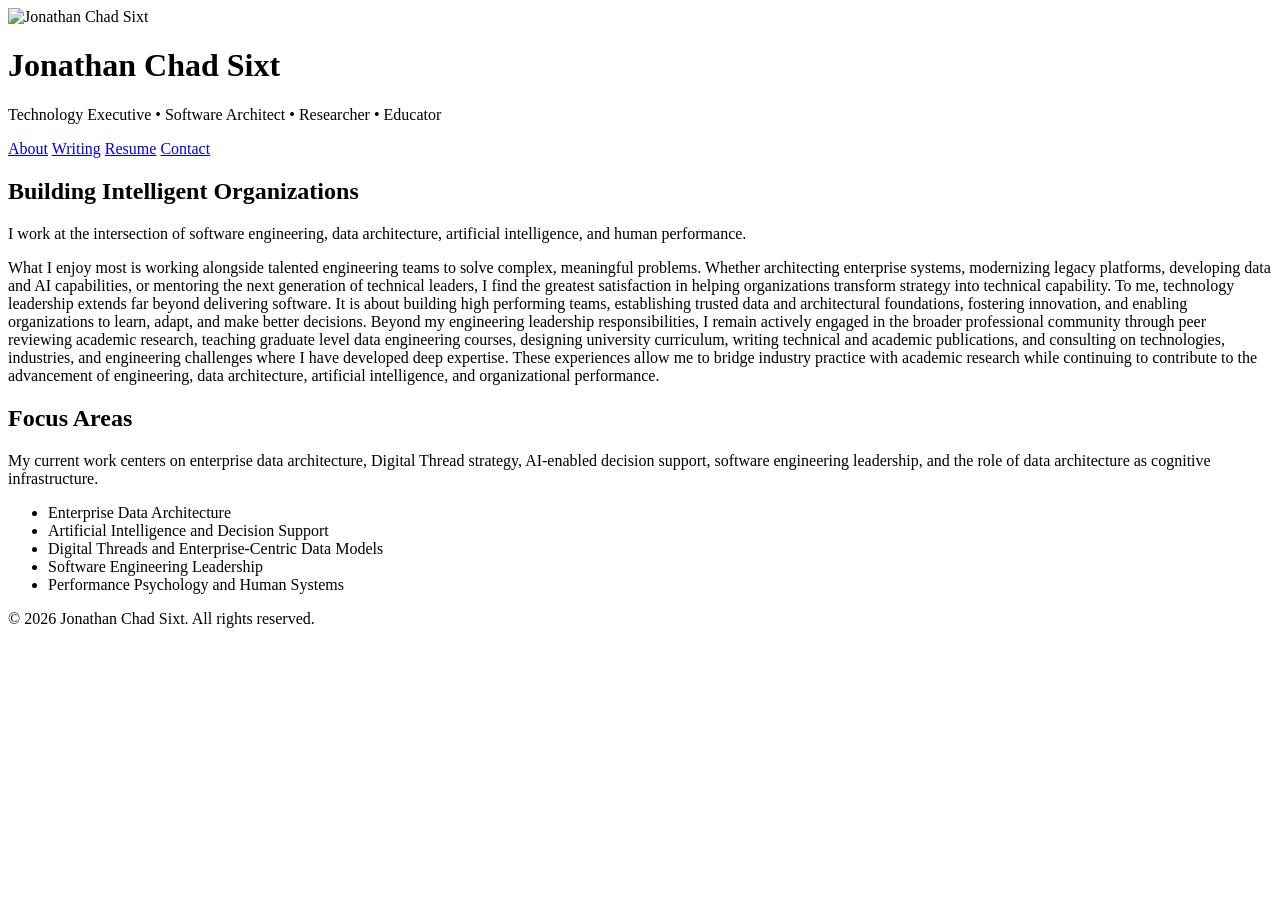
==== index.html @ d800316e "second commit" ====
<!DOCTYPE html>
<html lang="en">
<head>
  <meta charset="UTF-8" />
  <meta name="viewport" content="width=device-width, initial-scale=1.0" />
  <title>Jonathan Chad Sixt Ph.D.</title>
  <link rel="stylesheet" href="css/styles.css">
</head>

<body>

<header>

    <img class="profile-photo"
         src="Documents/Photos/JCS Profile Image.png"
         alt="Jonathan Chad Sixt">

    <div class="header-content">

        <h1>Jonathan Chad Sixt</h1>

        <p>
            Technology Executive • Software Architect •
            Researcher • Educator
        </p>

    </div>

</header>

  <nav>
    <a href="About.html">About</a>
    <a href="Writings.html">Writing</a>
    <a href="Resume.html">Resume</a>
    <a href="Contact.html">Contact</a>
  </nav>

  <main>

    <section id="about">
      <h2>Building Intelligent Organizations</h2>
      <p class="tagline">
        I work at the intersection of software engineering, data architecture,
        artificial intelligence, and human performance.
      </p>
      <p>
        What I enjoy most is working alongside talented engineering teams to solve 
        complex, meaningful problems. Whether architecting enterprise systems, 
        modernizing legacy platforms, developing data and AI capabilities, or 
        mentoring the next generation of technical leaders, I find the greatest 
        satisfaction in helping organizations transform strategy into technical 
        capability. To me, technology leadership extends far beyond delivering 
        software. It is about building high performing teams, establishing trusted 
        data and architectural foundations, fostering innovation, and enabling 
        organizations to learn, adapt, and make better decisions. Beyond my 
        engineering leadership responsibilities, I remain actively engaged in the 
        broader professional community through peer reviewing academic research, 
        teaching graduate level data engineering courses, designing university 
        curriculum, writing technical and academic publications, and consulting on 
        technologies, industries, and engineering challenges where I have developed 
        deep expertise. These experiences allow me to bridge industry practice with 
        academic research while continuing to contribute to the advancement of engineering, 
        data architecture, artificial intelligence, and organizational performance.
      </p>
    </section>

    <section id="focus">
      <h2>Focus Areas</h2>
      <p>
        My current work centers on enterprise data architecture, Digital Thread
        strategy, AI-enabled decision support, software engineering leadership,
        and the role of data architecture as cognitive infrastructure.
      </p>
      <ul>
        <li>Enterprise Data Architecture</li>
        <li>Artificial Intelligence and Decision Support</li>
        <li>Digital Threads and Enterprise-Centric Data Models</li>
        <li>Software Engineering Leadership</li>
        <li>Performance Psychology and Human Systems</li>
      </ul>
    </section>

  </main>

  <footer>
    © 2026 Jonathan Chad Sixt. All rights reserved.
  </footer>

</body>
</html>
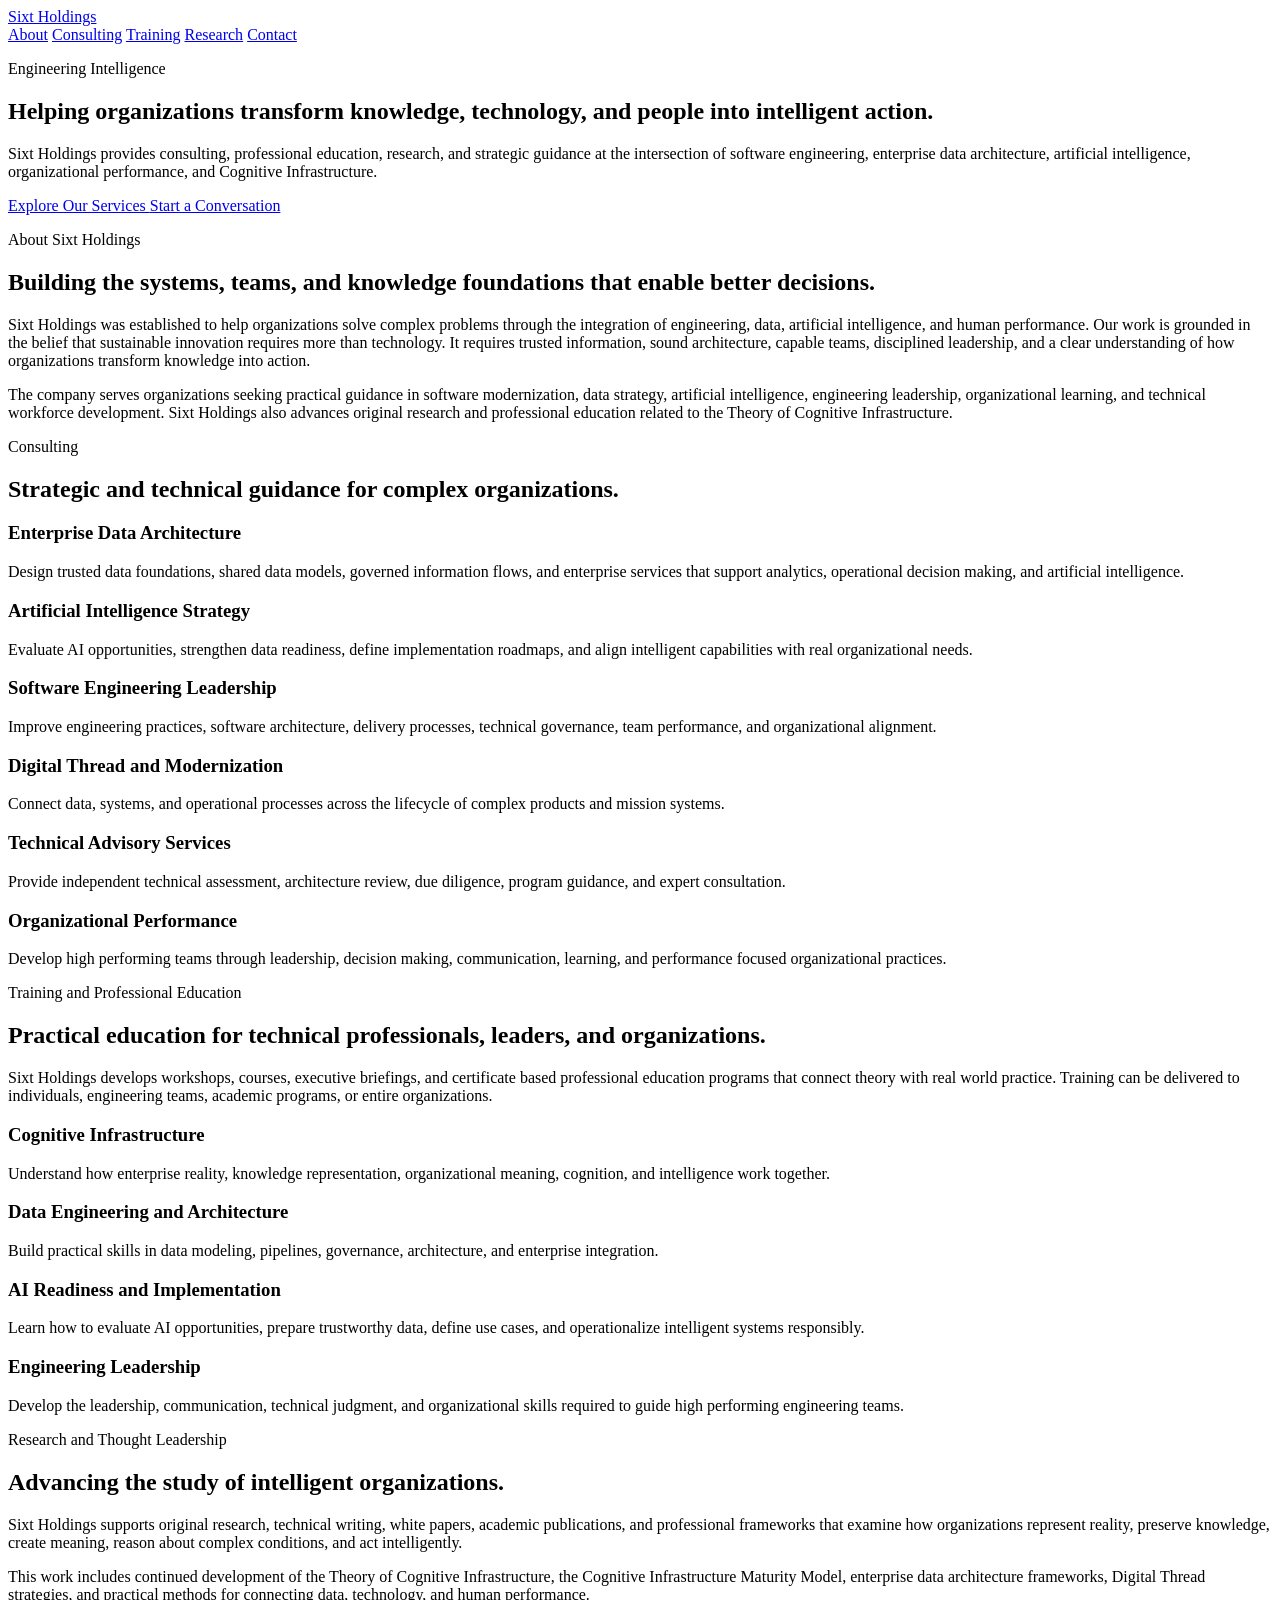
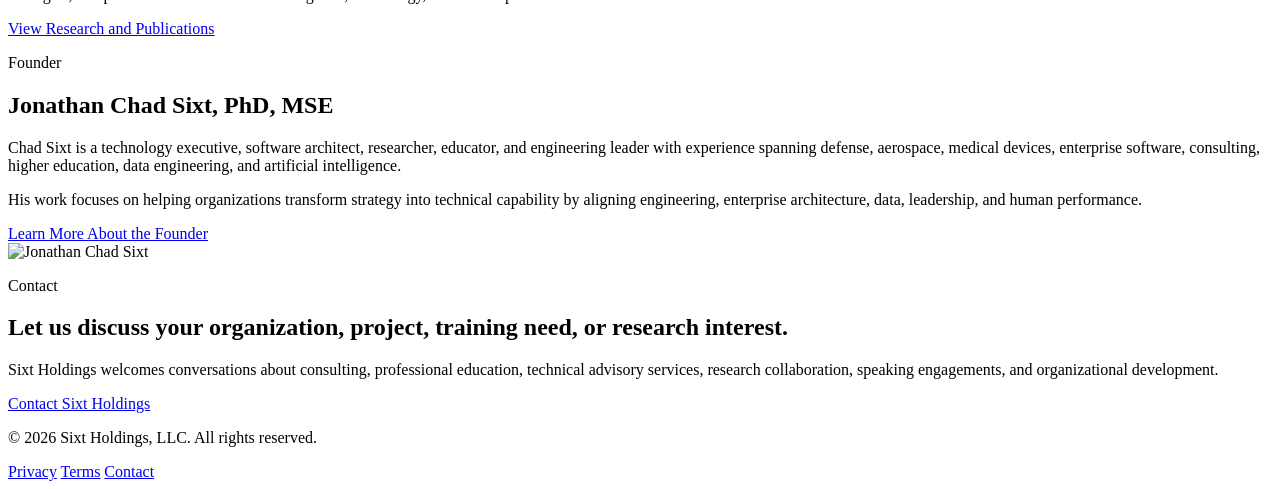
==== commit 7d5e9090: "commit" ====
--- a/index.html
+++ b/index.html
@@ -1,90 +1,462 @@
 <!DOCTYPE html>
 <html lang="en">
+
 <head>
-  <meta charset="UTF-8" />
-  <meta name="viewport" content="width=device-width, initial-scale=1.0" />
-  <title>Jonathan Chad Sixt Ph.D.</title>
-  <link rel="stylesheet" href="css/styles.css">
+    <meta charset="UTF-8">
+
+    <meta name="viewport"
+          content="width=device-width, initial-scale=1.0">
+
+    <meta name="description"
+          content="Sixt Holdings provides consulting, training, research, and professional education in software engineering, enterprise data architecture, artificial intelligence, organizational performance, and Cognitive Infrastructure.">
+
+    <title>Sixt Holdings | Engineering Intelligence</title>
+
+    <link rel="stylesheet" href="css/styles.css">
 </head>
 
 <body>
 
-<header>
-
-    <img class="profile-photo"
-         src="Documents/Photos/JCS Profile Image.png"
-         alt="Jonathan Chad Sixt">
-
-    <div class="header-content">
-
-        <h1>Jonathan Chad Sixt</h1>
+<header class="site-header">
+
+    <div class="header-container">
+
+        <a class="company-name" href="index.html">
+            Sixt Holdings
+        </a>
+
+        <nav class="main-navigation"
+             aria-label="Main navigation">
+
+            <a href="#about">About</a>
+            <a href="#services">Consulting</a>
+            <a href="#training">Training</a>
+            <a href="#research">Research</a>
+            <a href="#contact">Contact</a>
+
+        </nav>
+
+    </div>
+
+</header>
+
+<main>
+
+    <section class="hero">
+
+        <div class="hero-content">
+
+            <p class="eyebrow">
+                Engineering Intelligence
+            </p>
+
+            <h1>
+                Helping organizations transform knowledge,
+                technology, and people into intelligent action.
+            </h1>
+
+            <p class="hero-summary">
+                Sixt Holdings provides consulting, professional
+                education, research, and strategic guidance at the
+                intersection of software engineering, enterprise data
+                architecture, artificial intelligence, organizational
+                performance, and Cognitive Infrastructure.
+            </p>
+
+            <div class="hero-actions">
+
+                <a class="primary-button"
+                   href="#services">
+                    Explore Our Services
+                </a>
+
+                <a class="secondary-button"
+                   href="#contact">
+                    Start a Conversation
+                </a>
+
+            </div>
+
+        </div>
+
+    </section>
+
+    <section id="about"
+             class="content-section">
+
+        <div class="section-container">
+
+            <p class="section-label">
+                About Sixt Holdings
+            </p>
+
+            <h2>
+                Building the systems, teams, and knowledge
+                foundations that enable better decisions.
+            </h2>
+
+            <p>
+                Sixt Holdings was established to help organizations
+                solve complex problems through the integration of
+                engineering, data, artificial intelligence, and human
+                performance. Our work is grounded in the belief that
+                sustainable innovation requires more than technology.
+                It requires trusted information, sound architecture,
+                capable teams, disciplined leadership, and a clear
+                understanding of how organizations transform knowledge
+                into action.
+            </p>
+
+            <p>
+                The company serves organizations seeking practical
+                guidance in software modernization, data strategy,
+                artificial intelligence, engineering leadership,
+                organizational learning, and technical workforce
+                development. Sixt Holdings also advances original
+                research and professional education related to the
+                Theory of Cognitive Infrastructure.
+            </p>
+
+        </div>
+
+    </section>
+
+    <section id="services"
+             class="content-section alternate-section">
+
+        <div class="section-container">
+
+            <p class="section-label">
+                Consulting
+            </p>
+
+            <h2>
+                Strategic and technical guidance for complex
+                organizations.
+            </h2>
+
+            <div class="card-grid">
+
+                <article class="service-card">
+
+                    <h3>
+                        Enterprise Data Architecture
+                    </h3>
+
+                    <p>
+                        Design trusted data foundations, shared data
+                        models, governed information flows, and
+                        enterprise services that support analytics,
+                        operational decision making, and artificial
+                        intelligence.
+                    </p>
+
+                </article>
+
+                <article class="service-card">
+
+                    <h3>
+                        Artificial Intelligence Strategy
+                    </h3>
+
+                    <p>
+                        Evaluate AI opportunities, strengthen data
+                        readiness, define implementation roadmaps, and
+                        align intelligent capabilities with real
+                        organizational needs.
+                    </p>
+
+                </article>
+
+                <article class="service-card">
+
+                    <h3>
+                        Software Engineering Leadership
+                    </h3>
+
+                    <p>
+                        Improve engineering practices, software
+                        architecture, delivery processes, technical
+                        governance, team performance, and organizational
+                        alignment.
+                    </p>
+
+                </article>
+
+                <article class="service-card">
+
+                    <h3>
+                        Digital Thread and Modernization
+                    </h3>
+
+                    <p>
+                        Connect data, systems, and operational processes
+                        across the lifecycle of complex products and
+                        mission systems.
+                    </p>
+
+                </article>
+
+                <article class="service-card">
+
+                    <h3>
+                        Technical Advisory Services
+                    </h3>
+
+                    <p>
+                        Provide independent technical assessment,
+                        architecture review, due diligence, program
+                        guidance, and expert consultation.
+                    </p>
+
+                </article>
+
+                <article class="service-card">
+
+                    <h3>
+                        Organizational Performance
+                    </h3>
+
+                    <p>
+                        Develop high performing teams through leadership,
+                        decision making, communication, learning, and
+                        performance focused organizational practices.
+                    </p>
+
+                </article>
+
+            </div>
+
+        </div>
+
+    </section>
+
+    <section id="training"
+             class="content-section">
+
+        <div class="section-container">
+
+            <p class="section-label">
+                Training and Professional Education
+            </p>
+
+            <h2>
+                Practical education for technical professionals,
+                leaders, and organizations.
+            </h2>
+
+            <p>
+                Sixt Holdings develops workshops, courses, executive
+                briefings, and certificate based professional education
+                programs that connect theory with real world practice.
+                Training can be delivered to individuals, engineering
+                teams, academic programs, or entire organizations.
+            </p>
+
+            <div class="feature-list">
+
+                <div class="feature-item">
+
+                    <h3>
+                        Cognitive Infrastructure
+                    </h3>
+
+                    <p>
+                        Understand how enterprise reality, knowledge
+                        representation, organizational meaning,
+                        cognition, and intelligence work together.
+                    </p>
+
+                </div>
+
+                <div class="feature-item">
+
+                    <h3>
+                        Data Engineering and Architecture
+                    </h3>
+
+                    <p>
+                        Build practical skills in data modeling,
+                        pipelines, governance, architecture, and
+                        enterprise integration.
+                    </p>
+
+                </div>
+
+                <div class="feature-item">
+
+                    <h3>
+                        AI Readiness and Implementation
+                    </h3>
+
+                    <p>
+                        Learn how to evaluate AI opportunities, prepare
+                        trustworthy data, define use cases, and
+                        operationalize intelligent systems responsibly.
+                    </p>
+
+                </div>
+
+                <div class="feature-item">
+
+                    <h3>
+                        Engineering Leadership
+                    </h3>
+
+                    <p>
+                        Develop the leadership, communication, technical
+                        judgment, and organizational skills required to
+                        guide high performing engineering teams.
+                    </p>
+
+                </div>
+
+            </div>
+
+        </div>
+
+    </section>
+
+    <section id="research"
+             class="content-section alternate-section">
+
+        <div class="section-container">
+
+            <p class="section-label">
+                Research and Thought Leadership
+            </p>
+
+            <h2>
+                Advancing the study of intelligent organizations.
+            </h2>
+
+            <p>
+                Sixt Holdings supports original research, technical
+                writing, white papers, academic publications, and
+                professional frameworks that examine how organizations
+                represent reality, preserve knowledge, create meaning,
+                reason about complex conditions, and act intelligently.
+            </p>
+
+            <p>
+                This work includes continued development of the Theory
+                of Cognitive Infrastructure, the Cognitive
+                Infrastructure Maturity Model, enterprise data
+                architecture frameworks, Digital Thread strategies, and
+                practical methods for connecting data, technology, and
+                human performance.
+            </p>
+
+            <a class="text-link"
+               href="research.html">
+                View Research and Publications
+            </a>
+
+        </div>
+
+    </section>
+
+    <section class="founder-section">
+
+        <div class="section-container founder-layout">
+
+            <div class="founder-content">
+
+                <p class="section-label">
+                    Founder
+                </p>
+
+                <h2>
+                    Jonathan Chad Sixt, PhD, MSE
+                </h2>
+
+                <p>
+                    Chad Sixt is a technology executive, software
+                    architect, researcher, educator, and engineering
+                    leader with experience spanning defense, aerospace,
+                    medical devices, enterprise software, consulting,
+                    higher education, data engineering, and artificial
+                    intelligence.
+                </p>
+
+                <p>
+                    His work focuses on helping organizations transform
+                    strategy into technical capability by aligning
+                    engineering, enterprise architecture, data,
+                    leadership, and human performance.
+                </p>
+
+                <a class="text-link"
+                   href="about.html">
+                    Learn More About the Founder
+                </a>
+
+            </div>
+
+            <div class="founder-image-container">
+
+                <img class="founder-image"
+                     src="images/profile/jonathan-sixt.jpg"
+                     alt="Jonathan Chad Sixt">
+
+            </div>
+
+        </div>
+
+    </section>
+
+    <section id="contact"
+             class="contact-section">
+
+        <div class="section-container">
+
+            <p class="section-label">
+                Contact
+            </p>
+
+            <h2>
+                Let us discuss your organization, project,
+                training need, or research interest.
+            </h2>
+
+            <p>
+                Sixt Holdings welcomes conversations about consulting,
+                professional education, technical advisory services,
+                research collaboration, speaking engagements, and
+                organizational development.
+            </p>
+
+            <a class="primary-button"
+               href="mailto:chadsixt@gmail.com">
+                Contact Sixt Holdings
+            </a>
+
+        </div>
+
+    </section>
+
+</main>
+
+<footer class="site-footer">
+
+    <div class="footer-container">
 
         <p>
-            Technology Executive • Software Architect •
-            Researcher • Educator
+            © 2026 Sixt Holdings, LLC. All rights reserved.
         </p>
 
+        <div class="footer-links">
+
+            <a href="privacy.html">Privacy</a>
+            <a href="terms.html">Terms</a>
+            <a href="contact.html">Contact</a>
+
+        </div>
+
     </div>
 
-</header>
-
-  <nav>
-    <a href="About.html">About</a>
-    <a href="Writings.html">Writing</a>
-    <a href="Resume.html">Resume</a>
-    <a href="Contact.html">Contact</a>
-  </nav>
-
-  <main>
-
-    <section id="about">
-      <h2>Building Intelligent Organizations</h2>
-      <p class="tagline">
-        I work at the intersection of software engineering, data architecture,
-        artificial intelligence, and human performance.
-      </p>
-      <p>
-        What I enjoy most is working alongside talented engineering teams to solve 
-        complex, meaningful problems. Whether architecting enterprise systems, 
-        modernizing legacy platforms, developing data and AI capabilities, or 
-        mentoring the next generation of technical leaders, I find the greatest 
-        satisfaction in helping organizations transform strategy into technical 
-        capability. To me, technology leadership extends far beyond delivering 
-        software. It is about building high performing teams, establishing trusted 
-        data and architectural foundations, fostering innovation, and enabling 
-        organizations to learn, adapt, and make better decisions. Beyond my 
-        engineering leadership responsibilities, I remain actively engaged in the 
-        broader professional community through peer reviewing academic research, 
-        teaching graduate level data engineering courses, designing university 
-        curriculum, writing technical and academic publications, and consulting on 
-        technologies, industries, and engineering challenges where I have developed 
-        deep expertise. These experiences allow me to bridge industry practice with 
-        academic research while continuing to contribute to the advancement of engineering, 
-        data architecture, artificial intelligence, and organizational performance.
-      </p>
-    </section>
-
-    <section id="focus">
-      <h2>Focus Areas</h2>
-      <p>
-        My current work centers on enterprise data architecture, Digital Thread
-        strategy, AI-enabled decision support, software engineering leadership,
-        and the role of data architecture as cognitive infrastructure.
-      </p>
-      <ul>
-        <li>Enterprise Data Architecture</li>
-        <li>Artificial Intelligence and Decision Support</li>
-        <li>Digital Threads and Enterprise-Centric Data Models</li>
-        <li>Software Engineering Leadership</li>
-        <li>Performance Psychology and Human Systems</li>
-      </ul>
-    </section>
-
-  </main>
-
-  <footer>
-    © 2026 Jonathan Chad Sixt. All rights reserved.
-  </footer>
+</footer>
 
 </body>
+
 </html>
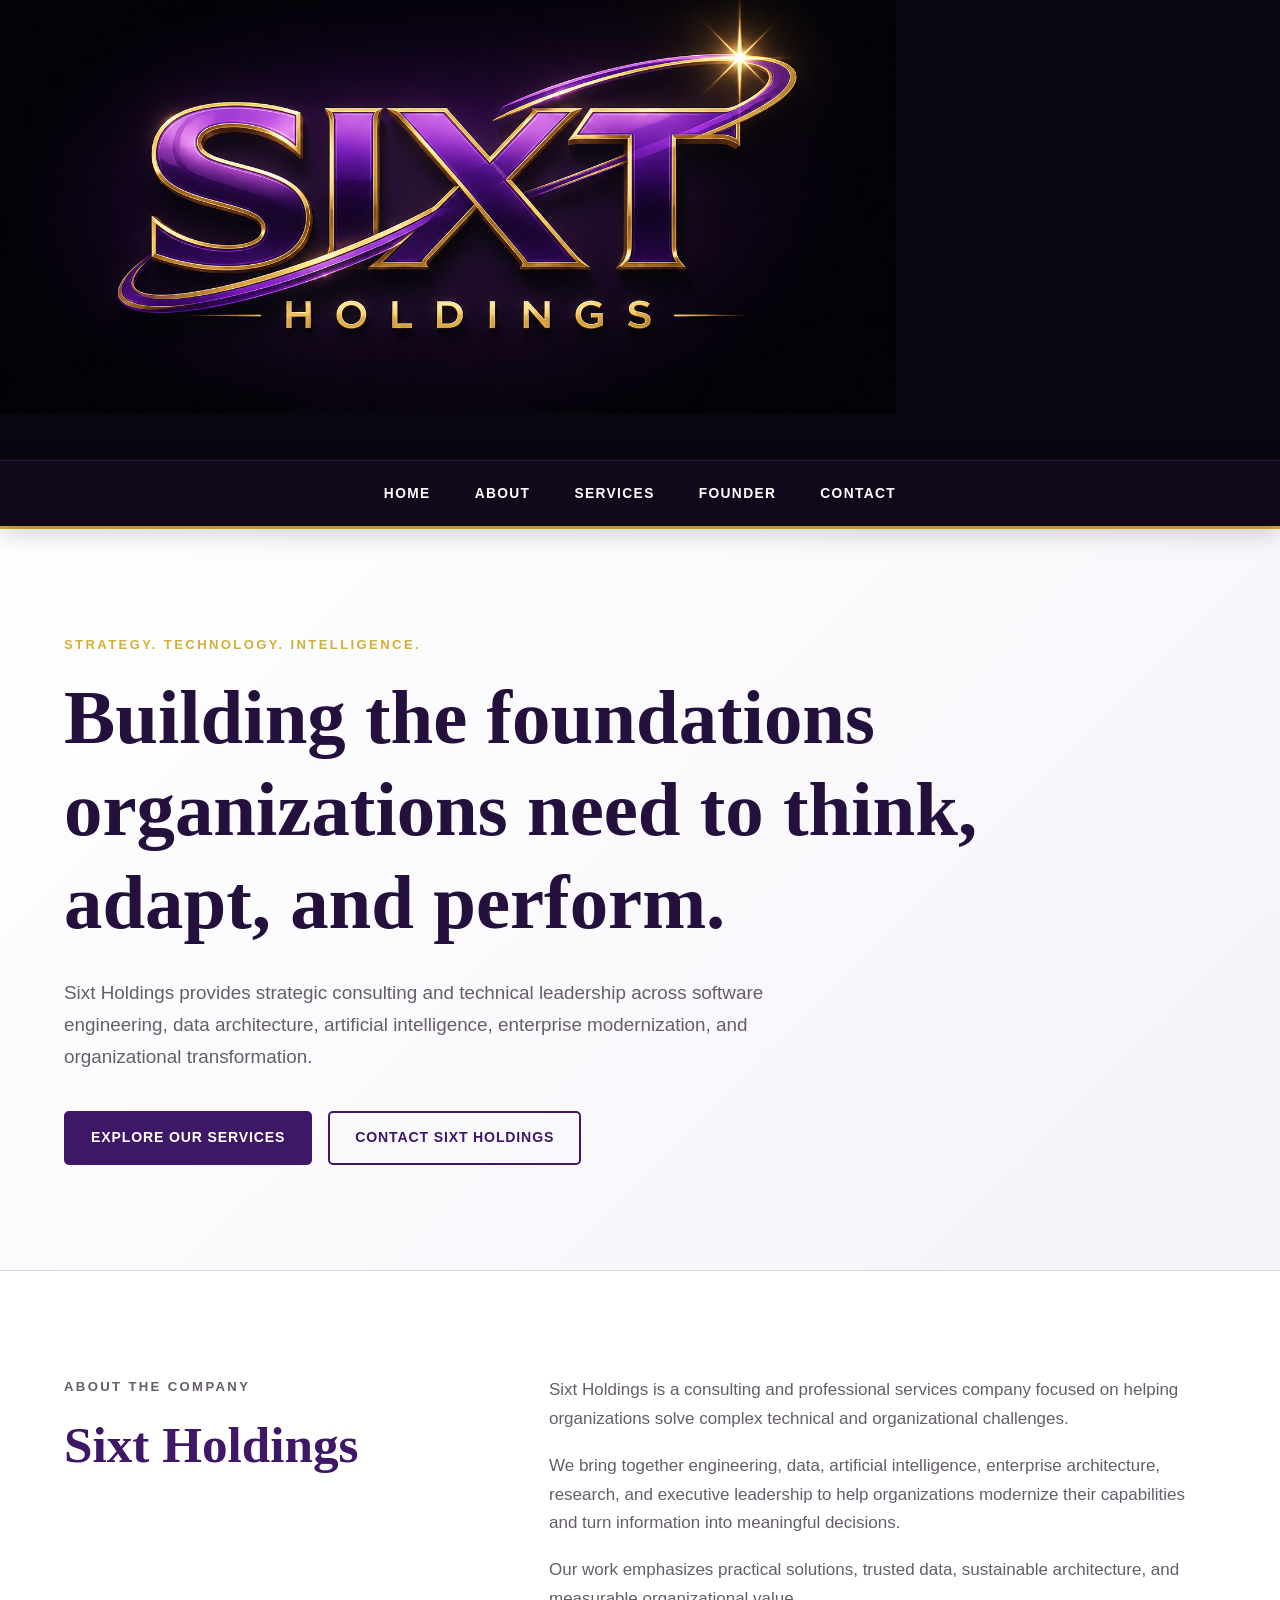
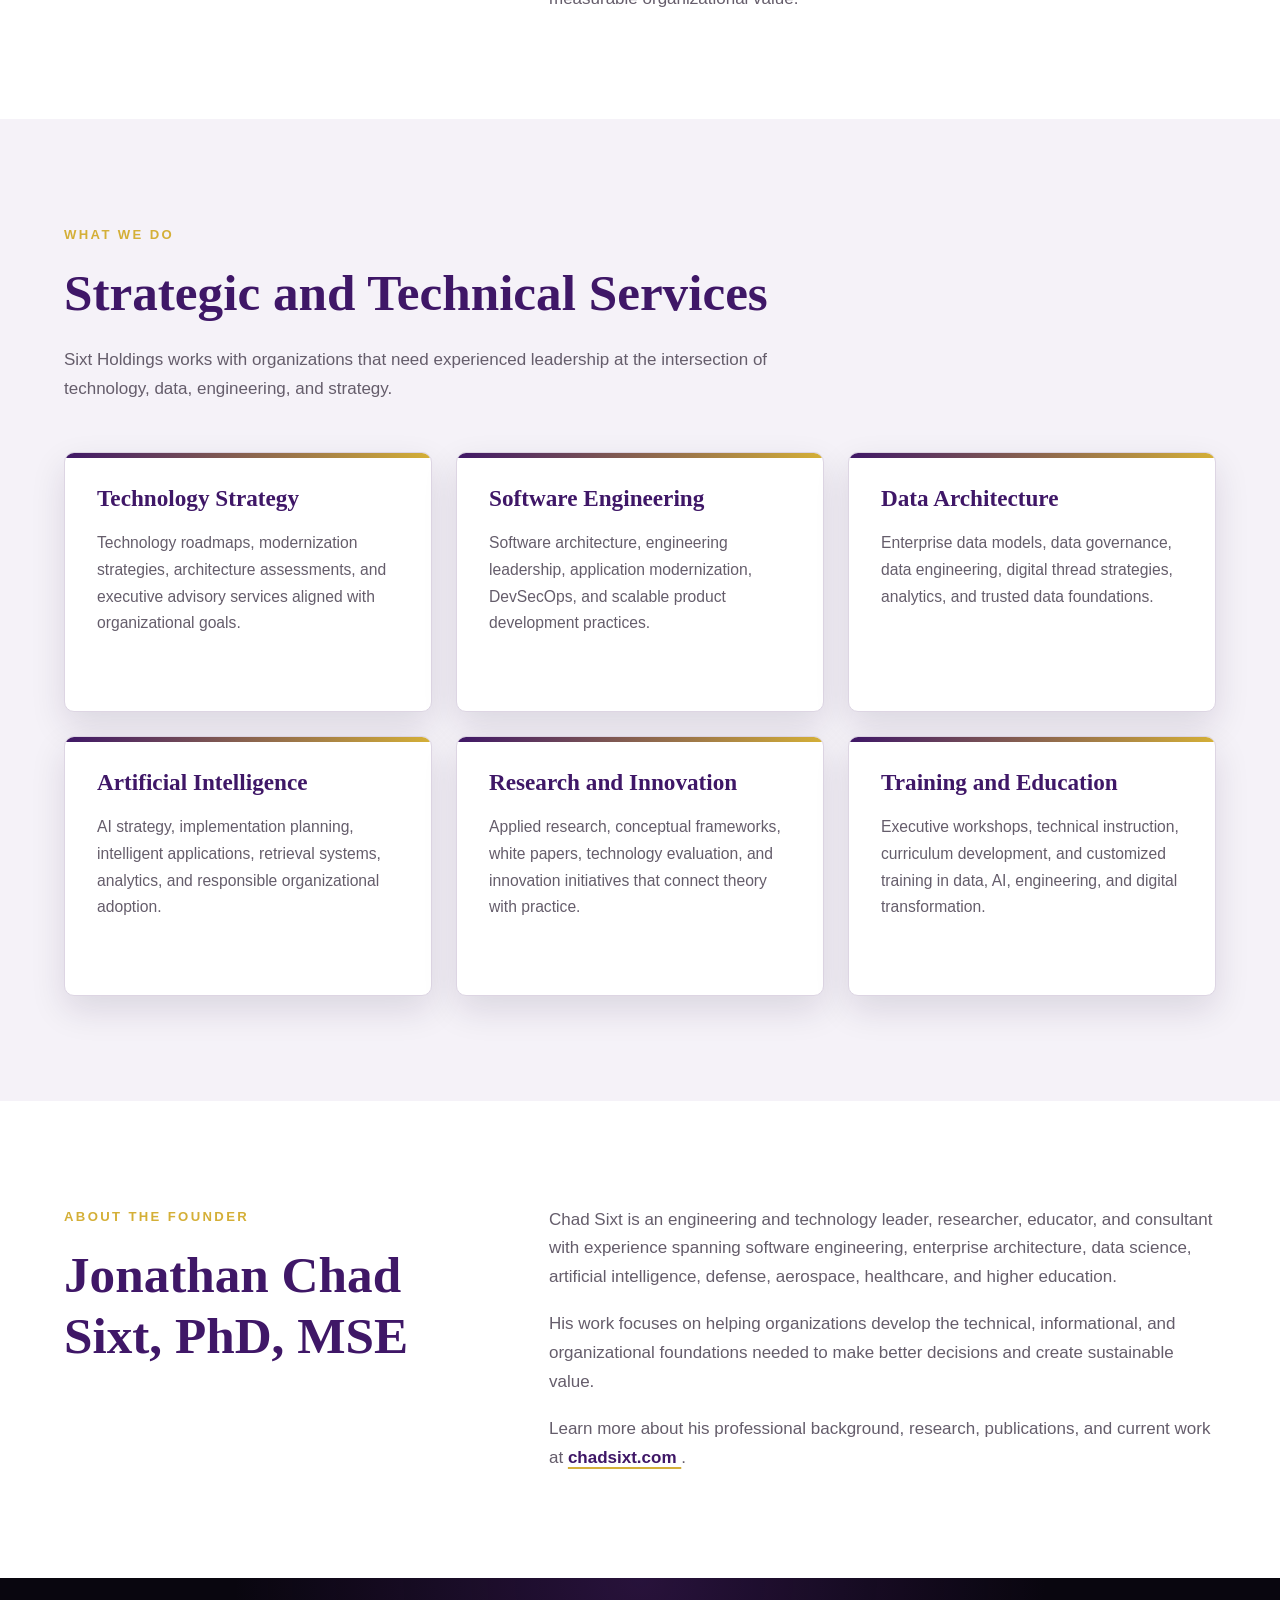
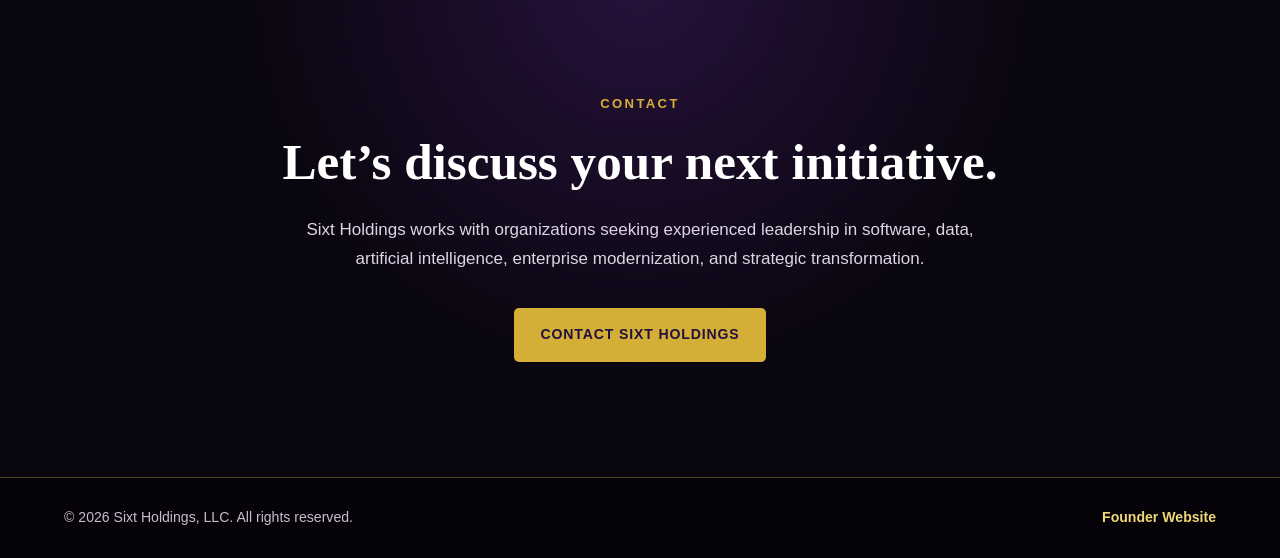
==== commit 2f7be63b: "commit" ====
--- a/index.html
+++ b/index.html
@@ -1,462 +1,301 @@
 <!DOCTYPE html>
 <html lang="en">
-
 <head>
     <meta charset="UTF-8">
 
-    <meta name="viewport"
-          content="width=device-width, initial-scale=1.0">
-
-    <meta name="description"
-          content="Sixt Holdings provides consulting, training, research, and professional education in software engineering, enterprise data architecture, artificial intelligence, organizational performance, and Cognitive Infrastructure.">
-
-    <title>Sixt Holdings | Engineering Intelligence</title>
+    <meta
+        name="viewport"
+        content="width=device-width, initial-scale=1.0"
+    >
+
+    <meta
+        name="description"
+        content="Sixt Holdings provides strategic consulting, technology leadership, data engineering, artificial intelligence, and organizational transformation services."
+    >
+
+    <title>Sixt Holdings</title>
 
     <link rel="stylesheet" href="css/styles.css">
 </head>
 
 <body>
 
-<header class="site-header">
-
-    <div class="header-container">
-
-        <a class="company-name" href="index.html">
-            Sixt Holdings
-        </a>
-
-        <nav class="main-navigation"
-             aria-label="Main navigation">
-
-            <a href="#about">About</a>
-            <a href="#services">Consulting</a>
-            <a href="#training">Training</a>
-            <a href="#research">Research</a>
-            <a href="#contact">Contact</a>
-
-        </nav>
-
-    </div>
-
-</header>
-
-<main>
-
-    <section class="hero">
-
-        <div class="hero-content">
-
-            <p class="eyebrow">
-                Engineering Intelligence
+    <header class="site-header">
+        <div class="header-container">
+
+            <a class="logo-link" href="#home" aria-label="Sixt Holdings home">
+                <img
+                    class="site-logo"
+                    src="images/SixtHoldLogo.png"
+                    alt="Sixt Holdings logo"
+                >
+            </a>
+
+            <nav class="main-navigation" aria-label="Primary navigation">
+                <ul class="navigation-list">
+                    <li>
+                        <a href="#home">Home</a>
+                    </li>
+
+                    <li>
+                        <a href="#about">About</a>
+                    </li>
+
+                    <li>
+                        <a href="#services">Services</a>
+                    </li>
+
+                    <li>
+                        <a href="#founder">Founder</a>
+                    </li>
+
+                    <li>
+                        <a href="#contact">Contact</a>
+                    </li>
+                </ul>
+            </nav>
+
+        </div>
+    </header>
+
+    <main>
+
+        <section id="home" class="hero-section">
+            <div class="content-container hero-content">
+
+                <p class="section-label">Strategy. Technology. Intelligence.</p>
+
+                <h1>
+                    Building the foundations organizations need to think,
+                    adapt, and perform.
+                </h1>
+
+                <p class="hero-description">
+                    Sixt Holdings provides strategic consulting and technical
+                    leadership across software engineering, data architecture,
+                    artificial intelligence, enterprise modernization, and
+                    organizational transformation.
+                </p>
+
+                <div class="hero-actions">
+                    <a class="primary-button" href="#services">
+                        Explore Our Services
+                    </a>
+
+                    <a class="secondary-button" href="#contact">
+                        Contact Sixt Holdings
+                    </a>
+                </div>
+
+            </div>
+        </section>
+
+        <section id="about" class="content-section">
+            <div class="content-container two-column-layout">
+
+                <div>
+                    <p class="section-label">About the Company</p>
+
+                    <h2>Sixt Holdings</h2>
+                </div>
+
+                <div>
+                    <p>
+                        Sixt Holdings is a consulting and professional services
+                        company focused on helping organizations solve complex
+                        technical and organizational challenges.
+                    </p>
+
+                    <p>
+                        We bring together engineering, data, artificial
+                        intelligence, enterprise architecture, research, and
+                        executive leadership to help organizations modernize
+                        their capabilities and turn information into meaningful
+                        decisions.
+                    </p>
+
+                    <p>
+                        Our work emphasizes practical solutions, trusted data,
+                        sustainable architecture, and measurable organizational
+                        value.
+                    </p>
+                </div>
+
+            </div>
+        </section>
+
+        <section id="services" class="content-section alternate-section">
+            <div class="content-container">
+
+                <div class="section-heading">
+                    <p class="section-label">What We Do</p>
+
+                    <h2>Strategic and Technical Services</h2>
+
+                    <p>
+                        Sixt Holdings works with organizations that need
+                        experienced leadership at the intersection of
+                        technology, data, engineering, and strategy.
+                    </p>
+                </div>
+
+                <div class="services-grid">
+
+                    <article class="service-card">
+                        <h3>Technology Strategy</h3>
+
+                        <p>
+                            Technology roadmaps, modernization strategies,
+                            architecture assessments, and executive advisory
+                            services aligned with organizational goals.
+                        </p>
+                    </article>
+
+                    <article class="service-card">
+                        <h3>Software Engineering</h3>
+
+                        <p>
+                            Software architecture, engineering leadership,
+                            application modernization, DevSecOps, and scalable
+                            product development practices.
+                        </p>
+                    </article>
+
+                    <article class="service-card">
+                        <h3>Data Architecture</h3>
+
+                        <p>
+                            Enterprise data models, data governance, data
+                            engineering, digital thread strategies, analytics,
+                            and trusted data foundations.
+                        </p>
+                    </article>
+
+                    <article class="service-card">
+                        <h3>Artificial Intelligence</h3>
+
+                        <p>
+                            AI strategy, implementation planning, intelligent
+                            applications, retrieval systems, analytics, and
+                            responsible organizational adoption.
+                        </p>
+                    </article>
+
+                    <article class="service-card">
+                        <h3>Research and Innovation</h3>
+
+                        <p>
+                            Applied research, conceptual frameworks, white
+                            papers, technology evaluation, and innovation
+                            initiatives that connect theory with practice.
+                        </p>
+                    </article>
+
+                    <article class="service-card">
+                        <h3>Training and Education</h3>
+
+                        <p>
+                            Executive workshops, technical instruction,
+                            curriculum development, and customized training in
+                            data, AI, engineering, and digital transformation.
+                        </p>
+                    </article>
+
+                </div>
+
+            </div>
+        </section>
+
+        <section id="founder" class="content-section">
+            <div class="content-container founder-layout">
+
+                <div class="founder-heading">
+                    <p class="section-label">About the Founder</p>
+
+                    <h2>Jonathan Chad Sixt, PhD, MSE</h2>
+                </div>
+
+                <div class="founder-content">
+                    <p>
+                        Chad Sixt is an engineering and technology leader,
+                        researcher, educator, and consultant with experience
+                        spanning software engineering, enterprise architecture,
+                        data science, artificial intelligence, defense,
+                        aerospace, healthcare, and higher education.
+                    </p>
+
+                    <p>
+                        His work focuses on helping organizations develop the
+                        technical, informational, and organizational
+                        foundations needed to make better decisions and create
+                        sustainable value.
+                    </p>
+
+                    <p>
+                        Learn more about his professional background, research,
+                        publications, and current work at
+                        <a
+                            class="text-link"
+                            href="https://chadsixt.com"
+                            target="_blank"
+                            rel="noopener noreferrer"
+                        >
+                            chadsixt.com
+                        </a>.
+                    </p>
+                </div>
+
+            </div>
+        </section>
+
+        <section id="contact" class="contact-section">
+            <div class="content-container contact-content">
+
+                <p class="section-label">Contact</p>
+
+                <h2>Let’s discuss your next initiative.</h2>
+
+                <p>
+                    Sixt Holdings works with organizations seeking experienced
+                    leadership in software, data, artificial intelligence,
+                    enterprise modernization, and strategic transformation.
+                </p>
+
+                <a
+                    class="primary-button"
+                    href="mailto:chadsixt@gmail.com"
+                >
+                    Contact Sixt Holdings
+                </a>
+
+            </div>
+        </section>
+
+    </main>
+
+    <footer class="site-footer">
+        <div class="content-container footer-content">
+
+            <p>
+                &copy; <span id="current-year"></span> Sixt Holdings, LLC.
+                All rights reserved.
             </p>
 
-            <h1>
-                Helping organizations transform knowledge,
-                technology, and people into intelligent action.
-            </h1>
-
-            <p class="hero-summary">
-                Sixt Holdings provides consulting, professional
-                education, research, and strategic guidance at the
-                intersection of software engineering, enterprise data
-                architecture, artificial intelligence, organizational
-                performance, and Cognitive Infrastructure.
-            </p>
-
-            <div class="hero-actions">
-
-                <a class="primary-button"
-                   href="#services">
-                    Explore Our Services
-                </a>
-
-                <a class="secondary-button"
-                   href="#contact">
-                    Start a Conversation
-                </a>
-
-            </div>
+            <a
+                href="https://chadsixt.com"
+                target="_blank"
+                rel="noopener noreferrer"
+            >
+                Founder Website
+            </a>
 
         </div>
-
-    </section>
-
-    <section id="about"
-             class="content-section">
-
-        <div class="section-container">
-
-            <p class="section-label">
-                About Sixt Holdings
-            </p>
-
-            <h2>
-                Building the systems, teams, and knowledge
-                foundations that enable better decisions.
-            </h2>
-
-            <p>
-                Sixt Holdings was established to help organizations
-                solve complex problems through the integration of
-                engineering, data, artificial intelligence, and human
-                performance. Our work is grounded in the belief that
-                sustainable innovation requires more than technology.
-                It requires trusted information, sound architecture,
-                capable teams, disciplined leadership, and a clear
-                understanding of how organizations transform knowledge
-                into action.
-            </p>
-
-            <p>
-                The company serves organizations seeking practical
-                guidance in software modernization, data strategy,
-                artificial intelligence, engineering leadership,
-                organizational learning, and technical workforce
-                development. Sixt Holdings also advances original
-                research and professional education related to the
-                Theory of Cognitive Infrastructure.
-            </p>
-
-        </div>
-
-    </section>
-
-    <section id="services"
-             class="content-section alternate-section">
-
-        <div class="section-container">
-
-            <p class="section-label">
-                Consulting
-            </p>
-
-            <h2>
-                Strategic and technical guidance for complex
-                organizations.
-            </h2>
-
-            <div class="card-grid">
-
-                <article class="service-card">
-
-                    <h3>
-                        Enterprise Data Architecture
-                    </h3>
-
-                    <p>
-                        Design trusted data foundations, shared data
-                        models, governed information flows, and
-                        enterprise services that support analytics,
-                        operational decision making, and artificial
-                        intelligence.
-                    </p>
-
-                </article>
-
-                <article class="service-card">
-
-                    <h3>
-                        Artificial Intelligence Strategy
-                    </h3>
-
-                    <p>
-                        Evaluate AI opportunities, strengthen data
-                        readiness, define implementation roadmaps, and
-                        align intelligent capabilities with real
-                        organizational needs.
-                    </p>
-
-                </article>
-
-                <article class="service-card">
-
-                    <h3>
-                        Software Engineering Leadership
-                    </h3>
-
-                    <p>
-                        Improve engineering practices, software
-                        architecture, delivery processes, technical
-                        governance, team performance, and organizational
-                        alignment.
-                    </p>
-
-                </article>
-
-                <article class="service-card">
-
-                    <h3>
-                        Digital Thread and Modernization
-                    </h3>
-
-                    <p>
-                        Connect data, systems, and operational processes
-                        across the lifecycle of complex products and
-                        mission systems.
-                    </p>
-
-                </article>
-
-                <article class="service-card">
-
-                    <h3>
-                        Technical Advisory Services
-                    </h3>
-
-                    <p>
-                        Provide independent technical assessment,
-                        architecture review, due diligence, program
-                        guidance, and expert consultation.
-                    </p>
-
-                </article>
-
-                <article class="service-card">
-
-                    <h3>
-                        Organizational Performance
-                    </h3>
-
-                    <p>
-                        Develop high performing teams through leadership,
-                        decision making, communication, learning, and
-                        performance focused organizational practices.
-                    </p>
-
-                </article>
-
-            </div>
-
-        </div>
-
-    </section>
-
-    <section id="training"
-             class="content-section">
-
-        <div class="section-container">
-
-            <p class="section-label">
-                Training and Professional Education
-            </p>
-
-            <h2>
-                Practical education for technical professionals,
-                leaders, and organizations.
-            </h2>
-
-            <p>
-                Sixt Holdings develops workshops, courses, executive
-                briefings, and certificate based professional education
-                programs that connect theory with real world practice.
-                Training can be delivered to individuals, engineering
-                teams, academic programs, or entire organizations.
-            </p>
-
-            <div class="feature-list">
-
-                <div class="feature-item">
-
-                    <h3>
-                        Cognitive Infrastructure
-                    </h3>
-
-                    <p>
-                        Understand how enterprise reality, knowledge
-                        representation, organizational meaning,
-                        cognition, and intelligence work together.
-                    </p>
-
-                </div>
-
-                <div class="feature-item">
-
-                    <h3>
-                        Data Engineering and Architecture
-                    </h3>
-
-                    <p>
-                        Build practical skills in data modeling,
-                        pipelines, governance, architecture, and
-                        enterprise integration.
-                    </p>
-
-                </div>
-
-                <div class="feature-item">
-
-                    <h3>
-                        AI Readiness and Implementation
-                    </h3>
-
-                    <p>
-                        Learn how to evaluate AI opportunities, prepare
-                        trustworthy data, define use cases, and
-                        operationalize intelligent systems responsibly.
-                    </p>
-
-                </div>
-
-                <div class="feature-item">
-
-                    <h3>
-                        Engineering Leadership
-                    </h3>
-
-                    <p>
-                        Develop the leadership, communication, technical
-                        judgment, and organizational skills required to
-                        guide high performing engineering teams.
-                    </p>
-
-                </div>
-
-            </div>
-
-        </div>
-
-    </section>
-
-    <section id="research"
-             class="content-section alternate-section">
-
-        <div class="section-container">
-
-            <p class="section-label">
-                Research and Thought Leadership
-            </p>
-
-            <h2>
-                Advancing the study of intelligent organizations.
-            </h2>
-
-            <p>
-                Sixt Holdings supports original research, technical
-                writing, white papers, academic publications, and
-                professional frameworks that examine how organizations
-                represent reality, preserve knowledge, create meaning,
-                reason about complex conditions, and act intelligently.
-            </p>
-
-            <p>
-                This work includes continued development of the Theory
-                of Cognitive Infrastructure, the Cognitive
-                Infrastructure Maturity Model, enterprise data
-                architecture frameworks, Digital Thread strategies, and
-                practical methods for connecting data, technology, and
-                human performance.
-            </p>
-
-            <a class="text-link"
-               href="research.html">
-                View Research and Publications
-            </a>
-
-        </div>
-
-    </section>
-
-    <section class="founder-section">
-
-        <div class="section-container founder-layout">
-
-            <div class="founder-content">
-
-                <p class="section-label">
-                    Founder
-                </p>
-
-                <h2>
-                    Jonathan Chad Sixt, PhD, MSE
-                </h2>
-
-                <p>
-                    Chad Sixt is a technology executive, software
-                    architect, researcher, educator, and engineering
-                    leader with experience spanning defense, aerospace,
-                    medical devices, enterprise software, consulting,
-                    higher education, data engineering, and artificial
-                    intelligence.
-                </p>
-
-                <p>
-                    His work focuses on helping organizations transform
-                    strategy into technical capability by aligning
-                    engineering, enterprise architecture, data,
-                    leadership, and human performance.
-                </p>
-
-                <a class="text-link"
-                   href="about.html">
-                    Learn More About the Founder
-                </a>
-
-            </div>
-
-            <div class="founder-image-container">
-
-                <img class="founder-image"
-                     src="images/profile/jonathan-sixt.jpg"
-                     alt="Jonathan Chad Sixt">
-
-            </div>
-
-        </div>
-
-    </section>
-
-    <section id="contact"
-             class="contact-section">
-
-        <div class="section-container">
-
-            <p class="section-label">
-                Contact
-            </p>
-
-            <h2>
-                Let us discuss your organization, project,
-                training need, or research interest.
-            </h2>
-
-            <p>
-                Sixt Holdings welcomes conversations about consulting,
-                professional education, technical advisory services,
-                research collaboration, speaking engagements, and
-                organizational development.
-            </p>
-
-            <a class="primary-button"
-               href="mailto:chadsixt@gmail.com">
-                Contact Sixt Holdings
-            </a>
-
-        </div>
-
-    </section>
-
-</main>
-
-<footer class="site-footer">
-
-    <div class="footer-container">
-
-        <p>
-            © 2026 Sixt Holdings, LLC. All rights reserved.
-        </p>
-
-        <div class="footer-links">
-
-            <a href="privacy.html">Privacy</a>
-            <a href="terms.html">Terms</a>
-            <a href="contact.html">Contact</a>
-
-        </div>
-
-    </div>
-
-</footer>
+    </footer>
+
+    <script>
+        document.getElementById("current-year").textContent =
+            new Date().getFullYear();
+    </script>
 
 </body>
-
 </html>
--- a/css/styles.css
+++ b/css/styles.css
@@ -0,0 +1,620 @@
+:root {
+    --background-color: #ffffff;
+    --alternate-background: #f5f2f8;
+    --dark-background: #09060f;
+    --header-background: #09060f;
+    --navigation-background: #12091d;
+
+    --primary-color: #3f1767;
+    --primary-dark: #24103d;
+    --secondary-color: #684185;
+    --accent-color: #d4af37;
+    --accent-light: #f0d778;
+
+    --text-color: #29242e;
+    --light-text-color: #655d6b;
+    --border-color: #ddd5e3;
+
+    --white: #ffffff;
+    --black: #000000;
+
+    --shadow:
+        0 14px 35px rgba(35, 15, 55, 0.12);
+
+    --strong-shadow:
+        0 20px 45px rgba(35, 15, 55, 0.18);
+
+    --content-width: 1180px;
+    --border-radius: 10px;
+    --transition: 0.25s ease;
+}
+
+/* Reset */
+
+* {
+    box-sizing: border-box;
+    margin: 0;
+    padding: 0;
+}
+
+html {
+    scroll-behavior: smooth;
+    scroll-padding-top: 90px;
+}
+
+body {
+    min-height: 100vh;
+    background-color: var(--background-color);
+    color: var(--text-color);
+    font-family:
+        Arial,
+        Helvetica,
+        sans-serif;
+    font-size: 17px;
+    line-height: 1.7;
+}
+
+img {
+    display: block;
+    max-width: 100%;
+}
+
+a {
+    color: inherit;
+}
+
+ul {
+    list-style: none;
+}
+
+button,
+input,
+textarea,
+select {
+    font: inherit;
+}
+
+.content-container {
+    width: min(90%, var(--content-width));
+    margin: 0 auto;
+}
+
+/* Header */
+
+.site-header {
+    position: relative;
+    z-index: 1000;
+    width: 100%;
+    background-color: var(--header-background);
+    border-bottom: 3px solid var(--accent-color);
+}
+
+.header-container {
+    width: 100%;
+    max-width: none;
+    margin: 0;
+    padding: 0;
+}
+
+.logo-link {
+    display: block;
+    width: 70%;
+    height: 460px;
+    overflow: hidden;
+    align-items: center;
+    background-color: var(--header-background);
+    text-decoration: none;
+}
+
+.site-logo {
+    width: 100%;
+    height: 90%;
+    max-width: none;
+    object-fit: cover;
+    object-position: center;
+}
+
+/* Navigation */
+
+.main-navigation {
+    position: sticky;
+    top: 0;
+    z-index: 1100;
+    width: 100%;
+    margin: 0;
+    background-color: rgba(18, 9, 29, 0.97);
+    border-top: 1px solid rgba(255, 255, 255, 0.08);
+    box-shadow: 0 8px 24px rgba(0, 0, 0, 0.18);
+    backdrop-filter: blur(10px);
+}
+
+.navigation-list {
+    display: flex;
+    flex-wrap: wrap;
+    justify-content: center;
+    align-items: center;
+    gap: 12px 44px;
+    width: min(92%, var(--content-width));
+    margin: 0 auto;
+    padding: 18px 0;
+}
+
+.navigation-list a {
+    position: relative;
+    display: inline-block;
+    color: var(--white);
+    font-size: 0.86rem;
+    font-weight: 700;
+    letter-spacing: 0.1em;
+    text-decoration: none;
+    text-transform: uppercase;
+    transition:
+        color var(--transition),
+        transform var(--transition);
+}
+
+.navigation-list a::after {
+    position: absolute;
+    right: 0;
+    bottom: -7px;
+    left: 0;
+    width: 0;
+    height: 2px;
+    margin: auto;
+    background-color: var(--accent-color);
+    content: "";
+    transition: width var(--transition);
+}
+
+.navigation-list a:hover,
+.navigation-list a:focus-visible {
+    color: var(--accent-light);
+    transform: translateY(-1px);
+}
+
+.navigation-list a:hover::after,
+.navigation-list a:focus-visible::after {
+    width: 100%;
+}
+
+/* Typography */
+
+h1,
+h2,
+h3 {
+    color: var(--primary-color);
+    font-family:
+        Georgia,
+        "Times New Roman",
+        serif;
+    font-weight: 600;
+    line-height: 1.2;
+}
+
+h1 {
+    max-width: 950px;
+    font-size: clamp(2.8rem, 6vw, 5.2rem);
+}
+
+h2 {
+    font-size: clamp(2rem, 4vw, 3.4rem);
+}
+
+h3 {
+    font-size: 1.45rem;
+}
+
+p + p {
+    margin-top: 18px;
+}
+
+.section-label {
+    margin-bottom: 16px;
+    color: var(--accent-color);
+    font-size: 0.82rem;
+    font-weight: 700;
+    letter-spacing: 0.18em;
+    text-transform: uppercase;
+}
+
+/* Hero */
+
+.hero-section {
+    display: flex;
+    min-height: 650px;
+    align-items: center;
+    background:
+        linear-gradient(
+            135deg,
+            rgba(255, 255, 255, 0.98),
+            rgba(245, 242, 248, 0.95)
+        );
+    border-bottom: 1px solid var(--border-color);
+}
+
+.hero-content {
+    padding: 105px 0;
+}
+
+.hero-content h1 {
+    color: var(--primary-dark);
+}
+
+.hero-description {
+    max-width: 790px;
+    margin-top: 28px;
+    color: var(--light-text-color);
+    font-size: 1.18rem;
+}
+
+.hero-actions {
+    display: flex;
+    flex-wrap: wrap;
+    gap: 16px;
+    margin-top: 38px;
+}
+
+/* Buttons */
+
+.primary-button,
+.secondary-button {
+    display: inline-flex;
+    min-height: 52px;
+    align-items: center;
+    justify-content: center;
+    padding: 13px 25px;
+    border: 2px solid var(--primary-color);
+    border-radius: 5px;
+    font-size: 0.88rem;
+    font-weight: 700;
+    letter-spacing: 0.06em;
+    text-decoration: none;
+    text-transform: uppercase;
+    transition:
+        background-color var(--transition),
+        border-color var(--transition),
+        color var(--transition),
+        transform var(--transition),
+        box-shadow var(--transition);
+}
+
+.primary-button {
+    background-color: var(--primary-color);
+    color: var(--white);
+}
+
+.primary-button:hover,
+.primary-button:focus-visible {
+    background-color: var(--accent-color);
+    border-color: var(--accent-color);
+    color: var(--primary-dark);
+    transform: translateY(-2px);
+    box-shadow: 0 10px 24px rgba(63, 23, 103, 0.22);
+}
+
+.secondary-button {
+    background-color: transparent;
+    color: var(--primary-color);
+}
+
+.secondary-button:hover,
+.secondary-button:focus-visible {
+    background-color: var(--primary-color);
+    color: var(--white);
+    transform: translateY(-2px);
+    box-shadow: 0 10px 24px rgba(63, 23, 103, 0.2);
+}
+
+/* Main sections */
+
+.content-section {
+    padding: 105px 0;
+}
+
+.alternate-section {
+    background-color: var(--alternate-background);
+}
+
+.two-column-layout,
+.founder-layout {
+    display: grid;
+    grid-template-columns:
+        minmax(260px, 0.85fr)
+        minmax(320px, 1.4fr);
+    gap: 80px;
+    align-items: start;
+}
+
+.two-column-layout p,
+.founder-content p,
+.section-heading > p:last-child {
+    color: var(--light-text-color);
+}
+
+/* Services */
+
+.section-heading {
+    max-width: 790px;
+    margin-bottom: 48px;
+}
+
+.section-heading h2 {
+    margin-bottom: 22px;
+}
+
+.services-grid {
+    display: grid;
+    grid-template-columns: repeat(3, 1fr);
+    gap: 24px;
+}
+
+.service-card {
+    position: relative;
+    min-height: 260px;
+    padding: 32px;
+    overflow: hidden;
+    background-color: var(--white);
+    border: 1px solid var(--border-color);
+    border-radius: var(--border-radius);
+    box-shadow: var(--shadow);
+    transition:
+        transform var(--transition),
+        box-shadow var(--transition),
+        border-color var(--transition);
+}
+
+.service-card::before {
+    position: absolute;
+    top: 0;
+    left: 0;
+    width: 100%;
+    height: 5px;
+    background:
+        linear-gradient(
+            90deg,
+            var(--primary-color),
+            var(--accent-color)
+        );
+    content: "";
+}
+
+.service-card:hover {
+    border-color: rgba(212, 175, 55, 0.8);
+    transform: translateY(-6px);
+    box-shadow: var(--strong-shadow);
+}
+
+.service-card h3 {
+    margin-bottom: 18px;
+}
+
+.service-card p {
+    color: var(--light-text-color);
+    font-size: 0.98rem;
+}
+
+/* Founder */
+
+.founder-heading {
+    position: sticky;
+    top: 105px;
+}
+
+.text-link {
+    color: var(--primary-color);
+    font-weight: 700;
+    text-decoration-color: var(--accent-color);
+    text-decoration-thickness: 2px;
+    text-underline-offset: 4px;
+    transition: color var(--transition);
+}
+
+.text-link:hover,
+.text-link:focus-visible {
+    color: var(--accent-color);
+}
+
+/* Contact */
+
+.contact-section {
+    padding: 115px 0;
+    background:
+        radial-gradient(
+            circle at top,
+            rgba(85, 35, 125, 0.4),
+            transparent 50%
+        ),
+        var(--dark-background);
+}
+
+.contact-content {
+    max-width: 860px;
+    text-align: center;
+}
+
+.contact-content h2 {
+    color: var(--white);
+}
+
+.contact-content > p:not(.section-label) {
+    max-width: 710px;
+    margin: 24px auto 34px;
+    color: #ddd4e4;
+}
+
+.contact-content .primary-button {
+    background-color: var(--accent-color);
+    border-color: var(--accent-color);
+    color: var(--primary-dark);
+}
+
+.contact-content .primary-button:hover,
+.contact-content .primary-button:focus-visible {
+    background-color: var(--white);
+    border-color: var(--white);
+    color: var(--primary-color);
+}
+
+/* Footer */
+
+.site-footer {
+    padding: 28px 0;
+    background-color: #050308;
+    color: #c7bdce;
+    font-size: 0.88rem;
+    border-top: 1px solid rgba(212, 175, 55, 0.35);
+}
+
+.footer-content {
+    display: flex;
+    justify-content: space-between;
+    align-items: center;
+    gap: 20px;
+}
+
+.footer-content a {
+    color: var(--accent-light);
+    font-weight: 700;
+    text-decoration: none;
+    transition: color var(--transition);
+}
+
+.footer-content a:hover,
+.footer-content a:focus-visible {
+    color: var(--white);
+}
+
+/* Accessibility */
+
+a:focus-visible {
+    outline: 3px solid var(--accent-color);
+    outline-offset: 4px;
+}
+
+/* Large screens */
+
+@media (min-width: 1600px) {
+    .site-logo {
+        max-height: 620px;
+        object-fit: cover;
+    }
+}
+
+/* Tablet */
+
+@media (max-width: 1000px) {
+    .navigation-list {
+        gap: 12px 28px;
+    }
+
+    .hero-section {
+        min-height: auto;
+    }
+
+    .hero-content {
+        padding: 90px 0;
+    }
+
+    .two-column-layout,
+    .founder-layout {
+        grid-template-columns: 1fr;
+        gap: 38px;
+    }
+
+    .founder-heading {
+        position: static;
+    }
+
+    .services-grid {
+        grid-template-columns: repeat(2, 1fr);
+    }
+}
+
+/* Mobile */
+
+@media (max-width: 700px) {
+    body {
+        font-size: 16px;
+    }
+
+    html {
+        scroll-padding-top: 125px;
+    }
+
+    .site-logo {
+        min-height: 210px;
+        object-fit: cover;
+        object-position: center;
+    }
+
+    .navigation-list {
+        gap: 10px 20px;
+        padding: 15px 12px;
+    }
+
+    .navigation-list a {
+        font-size: 0.74rem;
+        letter-spacing: 0.07em;
+    }
+
+    .hero-content {
+        padding: 72px 0;
+    }
+
+    .hero-description {
+        font-size: 1.05rem;
+    }
+
+    .hero-actions {
+        flex-direction: column;
+    }
+
+    .primary-button,
+    .secondary-button {
+        width: 100%;
+    }
+
+    .content-section,
+    .contact-section {
+        padding: 78px 0;
+    }
+
+    .services-grid {
+        grid-template-columns: 1fr;
+    }
+
+    .service-card {
+        min-height: auto;
+        padding: 27px;
+    }
+
+    .footer-content {
+        flex-direction: column;
+        align-items: center;
+        text-align: center;
+    }
+}
+
+/* Small mobile */
+
+@media (max-width: 430px) {
+    .site-logo {
+        min-height: 180px;
+    }
+
+    .navigation-list {
+        gap: 9px 15px;
+    }
+
+    .navigation-list a {
+        font-size: 0.68rem;
+    }
+
+    h1 {
+        font-size: 2.45rem;
+    }
+
+    h2 {
+        font-size: 2rem;
+    }
+}
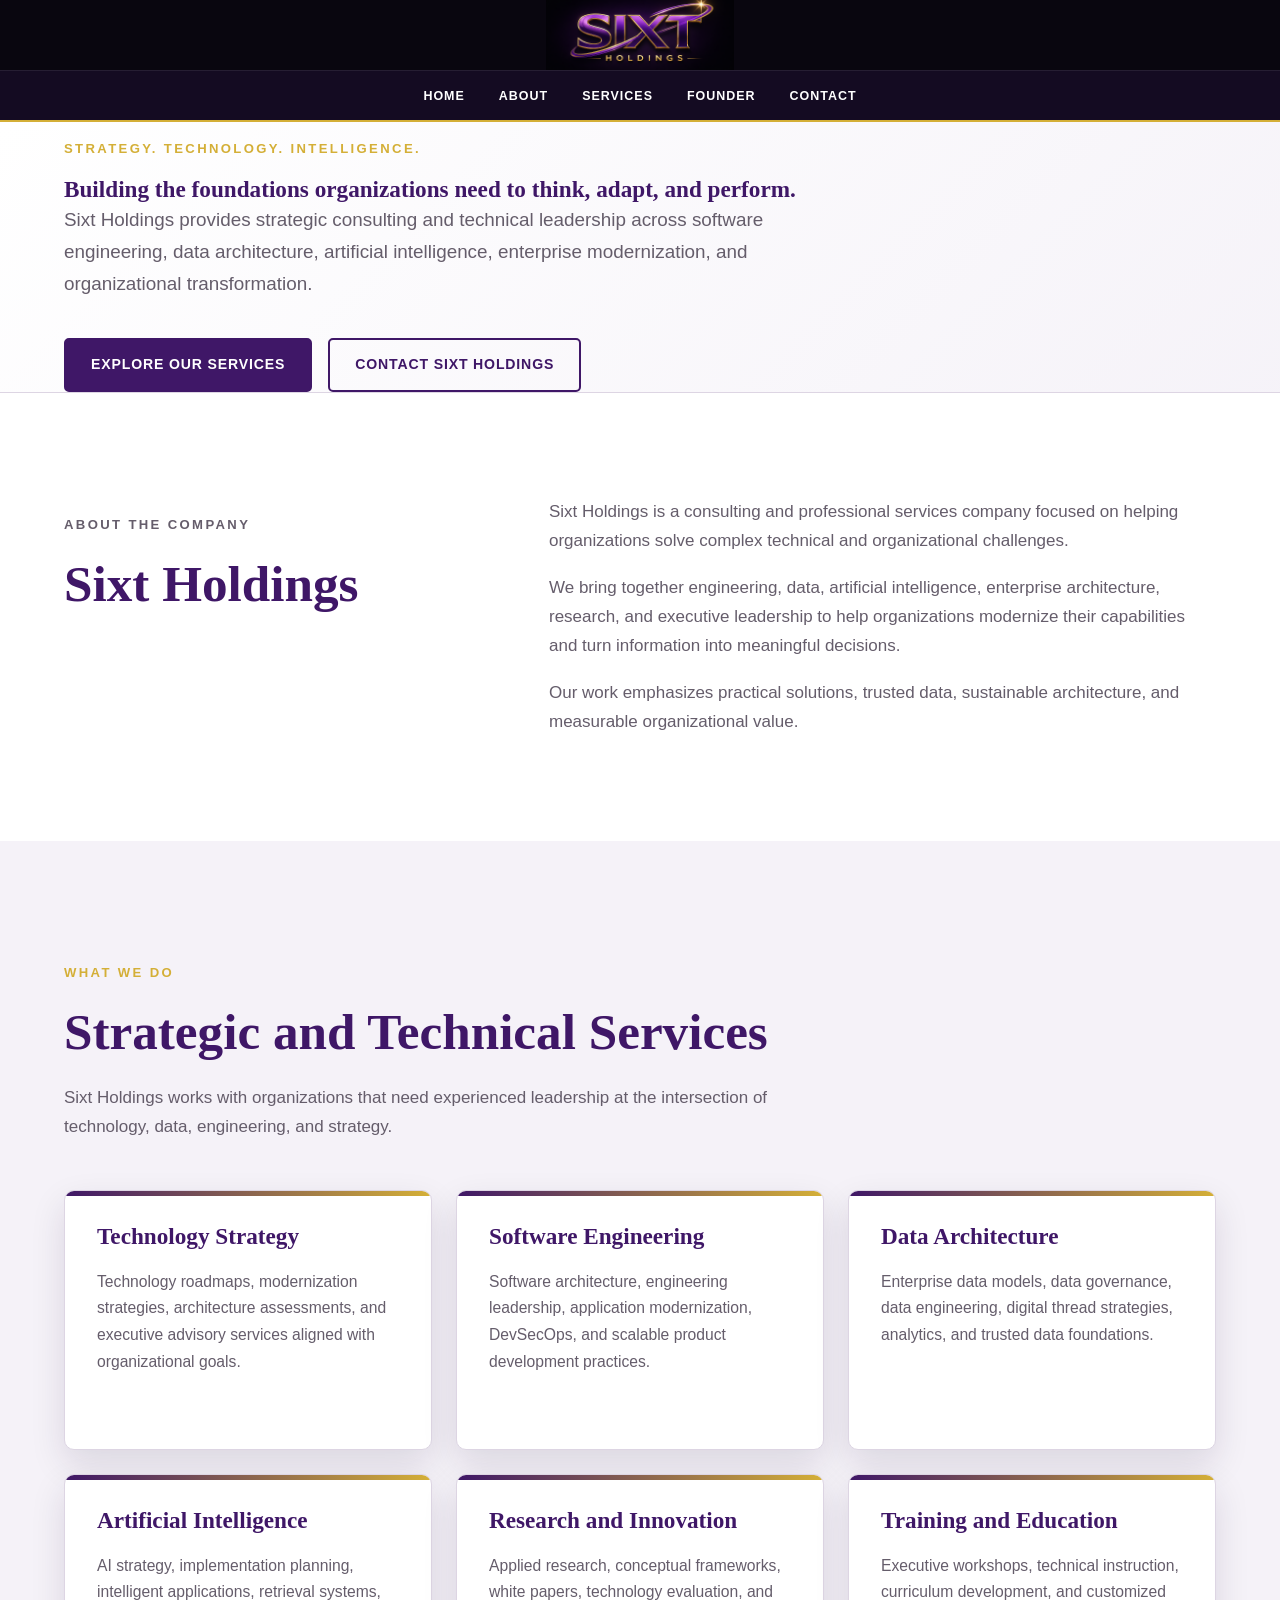
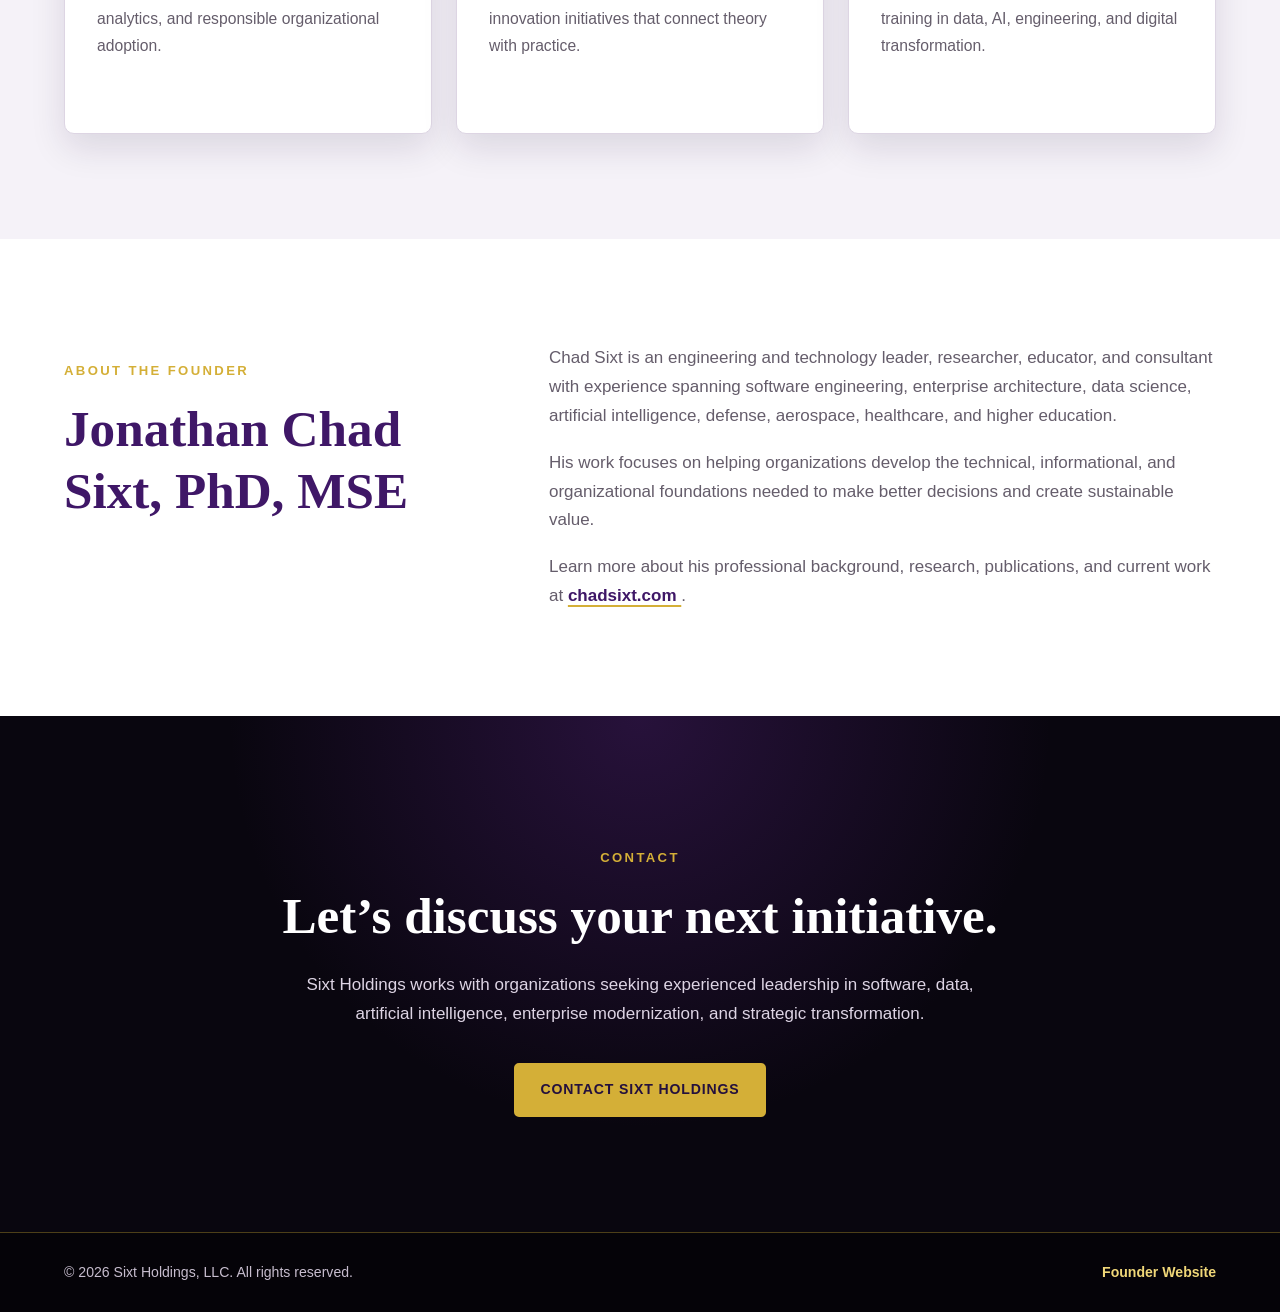
==== commit d1d262be: "fixed spacing" ====
--- a/index.html
+++ b/index.html
@@ -65,10 +65,10 @@
 
                 <p class="section-label">Strategy. Technology. Intelligence.</p>
 
-                <h1>
+                <h3>
                     Building the foundations organizations need to think,
                     adapt, and perform.
-                </h1>
+                </h3>
 
                 <p class="hero-description">
                     Sixt Holdings provides strategic consulting and technical
--- a/css/styles.css
+++ b/css/styles.css
@@ -80,101 +80,76 @@
 }
 
 /* Header */
-
 .site-header {
-    position: relative;
-    z-index: 1000;
-    width: 100%;
-    background-color: var(--header-background);
-    border-bottom: 3px solid var(--accent-color);
-}
+    width: 100%;
+    background: #09060f;
+    border-bottom: 2px solid var(--accent-color);
+}
+
+/* Remove all default spacing */
 
 .header-container {
-    width: 100%;
-    max-width: none;
+    display: flex;
+    flex-direction: column;
+    align-items: center;
+    width: 100%;
+}
+
+/* Logo */
+
+.logo-link {
+    display: flex;
+    justify-content: center;
+    align-items: center;
+    width: 100%;
+    height: 70px;      /* About 50% smaller */
+    
+
+}
+
+/* Logo image */
+
+.site-logo {
+    display: block;
+
+    width: 100%;
+    max-width: 900px;      /* Desktop size */
+    max-height: 125px;      /* Never taller than 55px */
+
+    height: auto;
+
+    object-fit: contain;
+}
+
+/* Navigation */
+
+.main-navigation {
+    width: 100%;
+    background: #140b22;
+    border-top: 1px solid rgba(255,255,255,.08);
+}
+
+.navigation-list {
+    display: flex;
+    justify-content: center;
+    align-items: center;
+    gap: 34px;
+
     margin: 0;
-    padding: 0;
-}
-
-.logo-link {
-    display: block;
-    width: 70%;
-    height: 460px;
-    overflow: hidden;
-    align-items: center;
-    background-color: var(--header-background);
+    padding: 10px 0;
+}
+
+.navigation-list a {
+    color: white;
+    font-size: .78rem;
+    font-weight: 600;
+    text-transform: uppercase;
+    letter-spacing: .08em;
     text-decoration: none;
 }
 
-.site-logo {
-    width: 100%;
-    height: 90%;
-    max-width: none;
-    object-fit: cover;
-    object-position: center;
-}
-
-/* Navigation */
-
-.main-navigation {
-    position: sticky;
-    top: 0;
-    z-index: 1100;
-    width: 100%;
-    margin: 0;
-    background-color: rgba(18, 9, 29, 0.97);
-    border-top: 1px solid rgba(255, 255, 255, 0.08);
-    box-shadow: 0 8px 24px rgba(0, 0, 0, 0.18);
-    backdrop-filter: blur(10px);
-}
-
-.navigation-list {
-    display: flex;
-    flex-wrap: wrap;
-    justify-content: center;
-    align-items: center;
-    gap: 12px 44px;
-    width: min(92%, var(--content-width));
-    margin: 0 auto;
-    padding: 18px 0;
-}
-
-.navigation-list a {
-    position: relative;
-    display: inline-block;
-    color: var(--white);
-    font-size: 0.86rem;
-    font-weight: 700;
-    letter-spacing: 0.1em;
-    text-decoration: none;
-    text-transform: uppercase;
-    transition:
-        color var(--transition),
-        transform var(--transition);
-}
-
-.navigation-list a::after {
-    position: absolute;
-    right: 0;
-    bottom: -7px;
-    left: 0;
-    width: 0;
-    height: 2px;
-    margin: auto;
-    background-color: var(--accent-color);
-    content: "";
-    transition: width var(--transition);
-}
-
-.navigation-list a:hover,
-.navigation-list a:focus-visible {
-    color: var(--accent-light);
-    transform: translateY(-1px);
-}
-
-.navigation-list a:hover::after,
-.navigation-list a:focus-visible::after {
-    width: 100%;
+.navigation-list a:hover {
+    color: var(--accent-color);
 }
 
 /* Typography */
@@ -209,6 +184,7 @@
 }
 
 .section-label {
+    margin-top: 16px;
     margin-bottom: 16px;
     color: var(--accent-color);
     font-size: 0.82rem;
@@ -221,7 +197,7 @@
 
 .hero-section {
     display: flex;
-    min-height: 650px;
+    min-height: auto;
     align-items: center;
     background:
         linear-gradient(
@@ -232,9 +208,6 @@
     border-bottom: 1px solid var(--border-color);
 }
 
-.hero-content {
-    padding: 105px 0;
-}
 
 .hero-content h1 {
     color: var(--primary-dark);
@@ -242,7 +215,6 @@
 
 .hero-description {
     max-width: 790px;
-    margin-top: 28px;
     color: var(--light-text-color);
     font-size: 1.18rem;
 }
@@ -491,130 +463,33 @@
     outline-offset: 4px;
 }
 
-/* Large screens */
-
-@media (min-width: 1600px) {
+@media (max-width: 900px) {
+
+    .logo-link {
+        height: 125px;
+    }
+
     .site-logo {
-        max-height: 620px;
-        object-fit: cover;
-    }
-}
-
-/* Tablet */
-
-@media (max-width: 1000px) {
+        max-height: 125px;
+    }
+}
+
+@media (max-width: 600px) {
+
+    .logo-link {
+        height: 125px;
+    }
+
+    .site-logo {
+        max-height: 125px;
+    }
+
     .navigation-list {
-        gap: 12px 28px;
-    }
-
-    .hero-section {
-        min-height: auto;
-    }
-
-    .hero-content {
-        padding: 90px 0;
-    }
-
-    .two-column-layout,
-    .founder-layout {
-        grid-template-columns: 1fr;
-        gap: 38px;
-    }
-
-    .founder-heading {
-        position: static;
-    }
-
-    .services-grid {
-        grid-template-columns: repeat(2, 1fr);
-    }
-}
-
-/* Mobile */
-
-@media (max-width: 700px) {
-    body {
-        font-size: 16px;
-    }
-
-    html {
-        scroll-padding-top: 125px;
-    }
-
-    .site-logo {
-        min-height: 210px;
-        object-fit: cover;
-        object-position: center;
-    }
-
-    .navigation-list {
-        gap: 10px 20px;
-        padding: 15px 12px;
+        gap: 18px;
+        padding: 8px 0;
     }
 
     .navigation-list a {
-        font-size: 0.74rem;
-        letter-spacing: 0.07em;
-    }
-
-    .hero-content {
-        padding: 72px 0;
-    }
-
-    .hero-description {
-        font-size: 1.05rem;
-    }
-
-    .hero-actions {
-        flex-direction: column;
-    }
-
-    .primary-button,
-    .secondary-button {
-        width: 100%;
-    }
-
-    .content-section,
-    .contact-section {
-        padding: 78px 0;
-    }
-
-    .services-grid {
-        grid-template-columns: 1fr;
-    }
-
-    .service-card {
-        min-height: auto;
-        padding: 27px;
-    }
-
-    .footer-content {
-        flex-direction: column;
-        align-items: center;
-        text-align: center;
-    }
-}
-
-/* Small mobile */
-
-@media (max-width: 430px) {
-    .site-logo {
-        min-height: 180px;
-    }
-
-    .navigation-list {
-        gap: 9px 15px;
-    }
-
-    .navigation-list a {
-        font-size: 0.68rem;
-    }
-
-    h1 {
-        font-size: 2.45rem;
-    }
-
-    h2 {
-        font-size: 2rem;
+        font-size: .72rem;
     }
 }
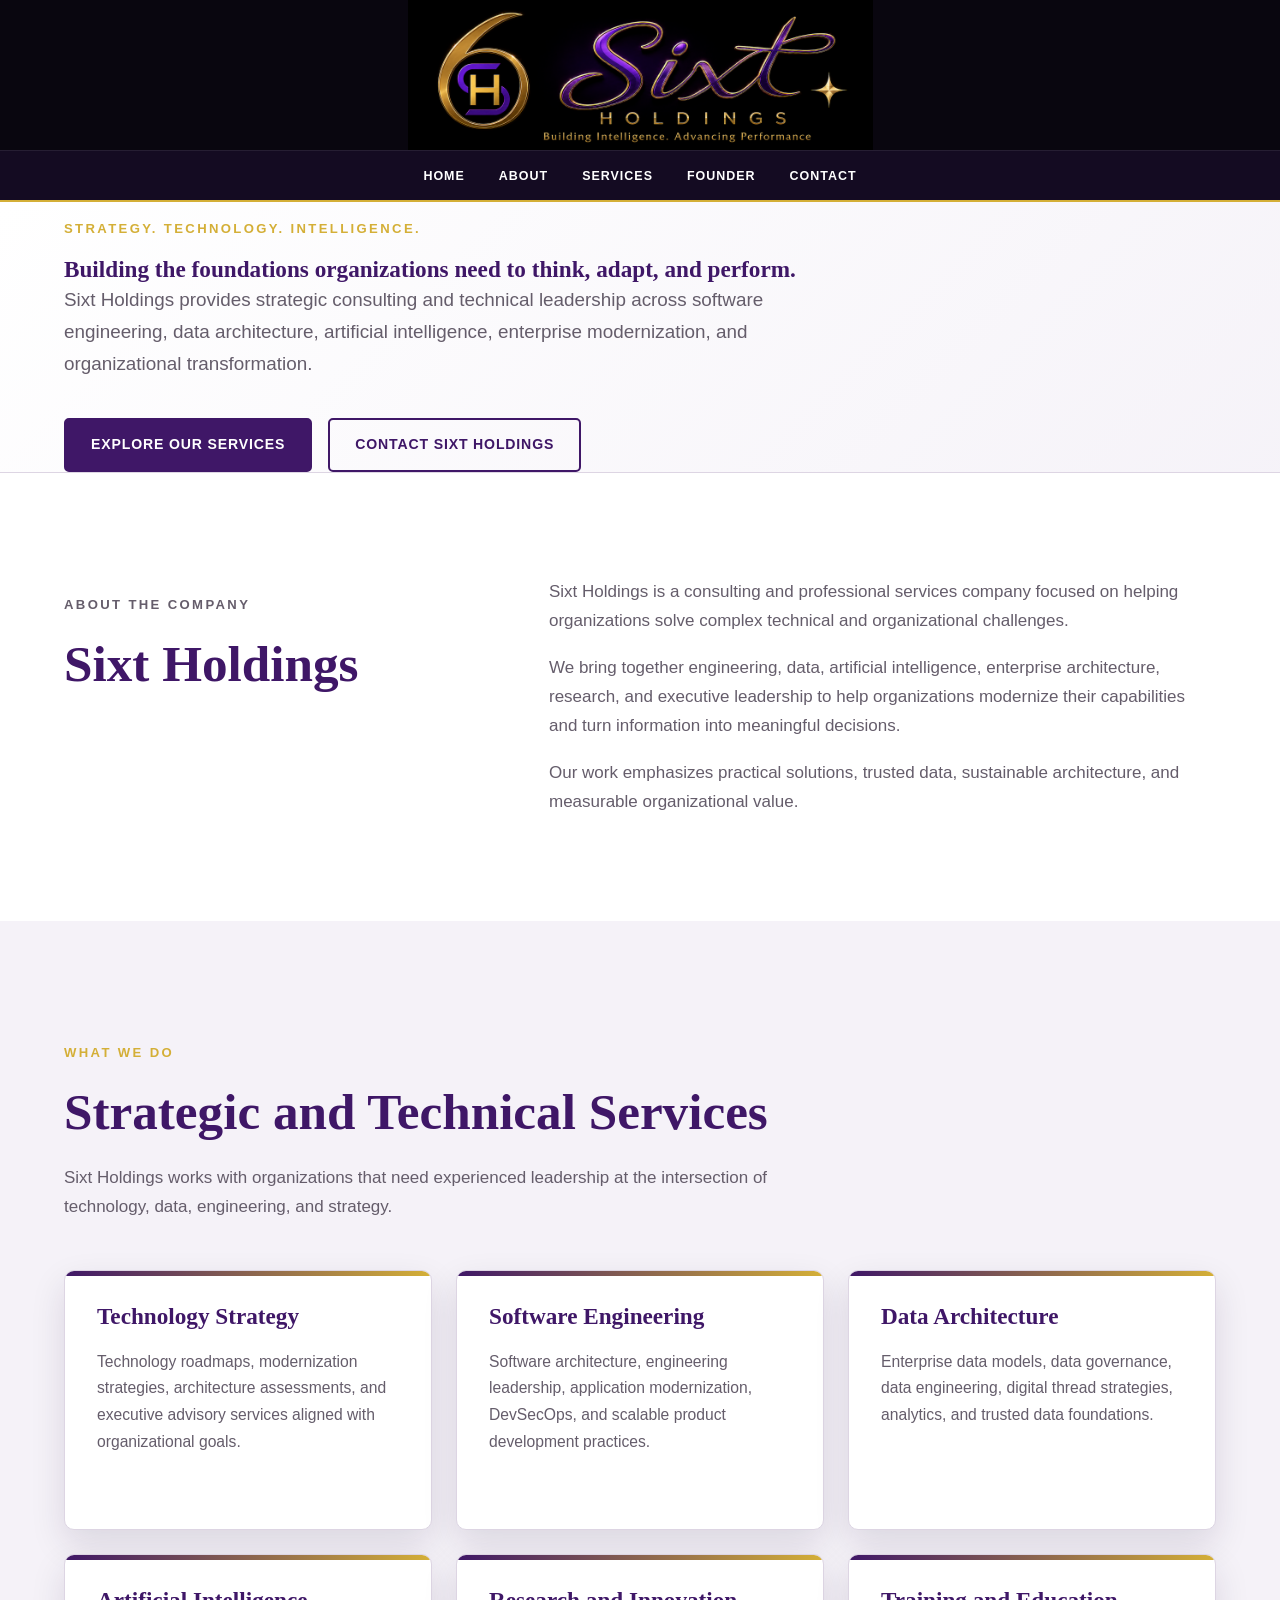
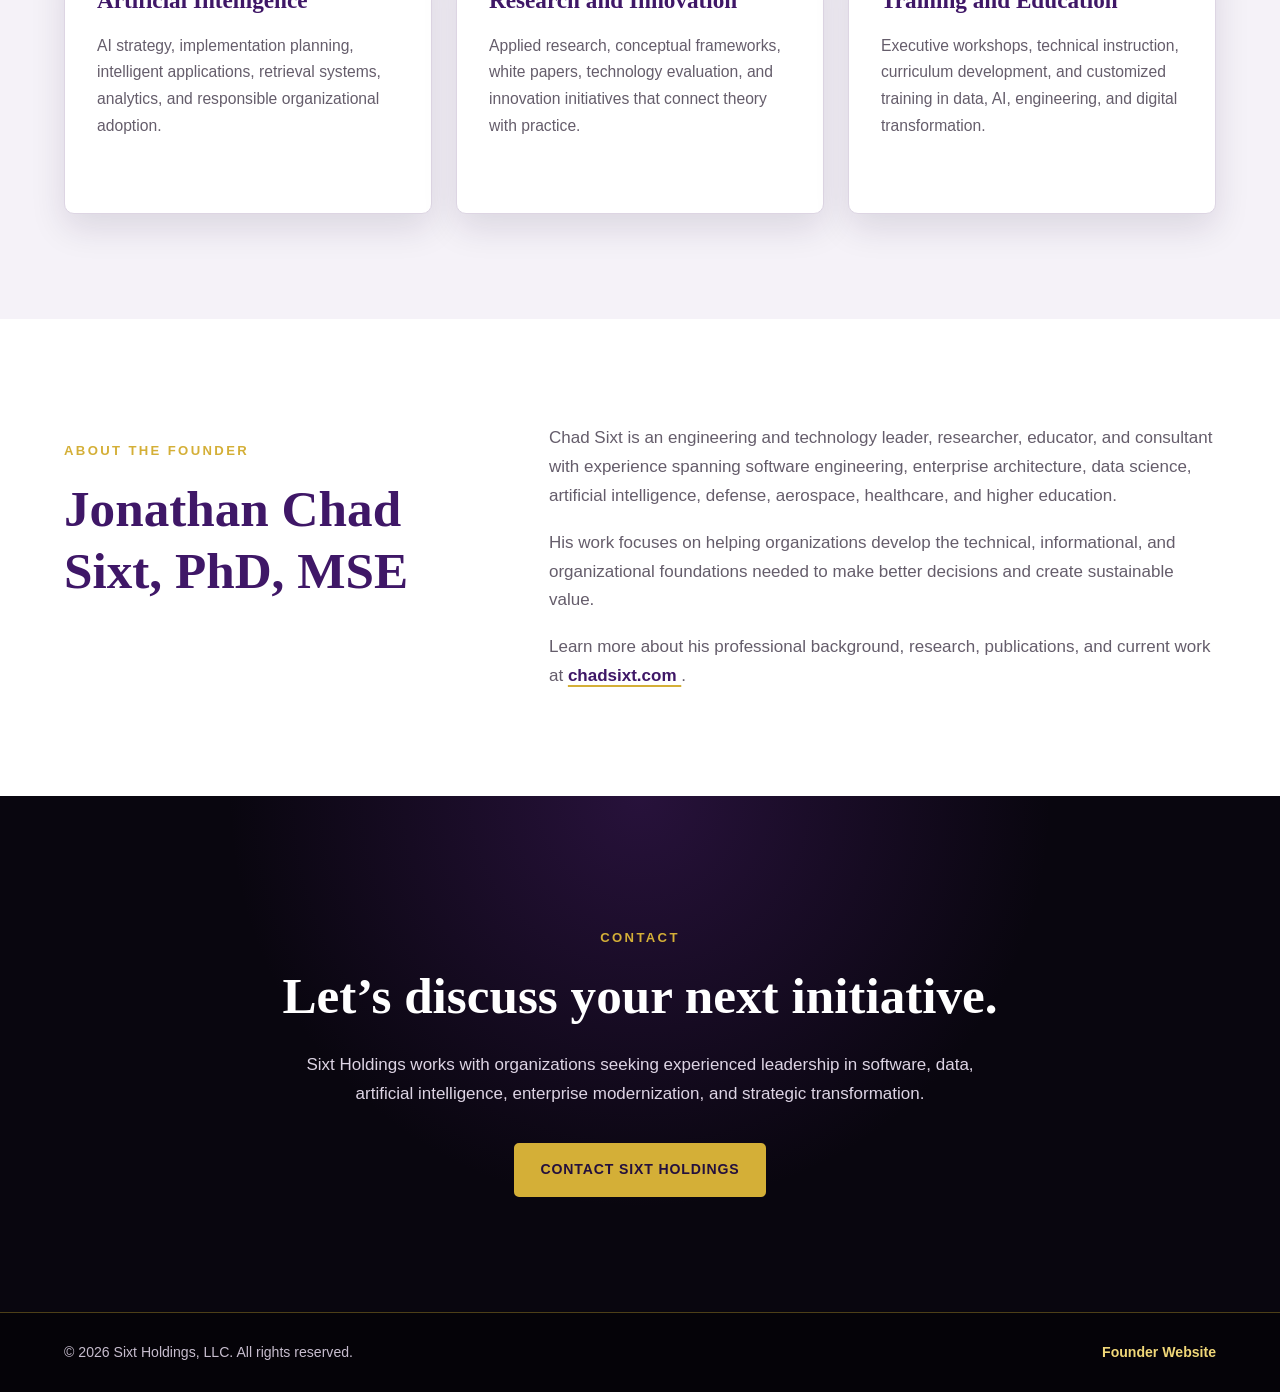
==== commit 48dfe847: "update logo" ====
--- a/index.html
+++ b/index.html
@@ -26,7 +26,7 @@
             <a class="logo-link" href="#home" aria-label="Sixt Holdings home">
                 <img
                     class="site-logo"
-                    src="images/SixtHoldLogo.png"
+                    src="images/SixtSixLogo.png"
                     alt="Sixt Holdings logo"
                 >
             </a>
--- a/css/styles.css
+++ b/css/styles.css
@@ -82,6 +82,7 @@
 /* Header */
 .site-header {
     width: 100%;
+    height: auto;
     background: #09060f;
     border-bottom: 2px solid var(--accent-color);
 }
@@ -93,6 +94,7 @@
     flex-direction: column;
     align-items: center;
     width: 100%;
+    height: auto;
 }
 
 /* Logo */
@@ -102,8 +104,8 @@
     justify-content: center;
     align-items: center;
     width: 100%;
-    height: 70px;      /* About 50% smaller */
-    
+    height: 150px;      /* About 50% smaller */
+    padding: 60px 0;
 
 }
 
@@ -114,7 +116,7 @@
 
     width: 100%;
     max-width: 900px;      /* Desktop size */
-    max-height: 125px;      /* Never taller than 55px */
+    max-height: 155px;      /* Never taller than 55px */
 
     height: auto;
 
@@ -462,34 +464,3 @@
     outline: 3px solid var(--accent-color);
     outline-offset: 4px;
 }
-
-@media (max-width: 900px) {
-
-    .logo-link {
-        height: 125px;
-    }
-
-    .site-logo {
-        max-height: 125px;
-    }
-}
-
-@media (max-width: 600px) {
-
-    .logo-link {
-        height: 125px;
-    }
-
-    .site-logo {
-        max-height: 125px;
-    }
-
-    .navigation-list {
-        gap: 18px;
-        padding: 8px 0;
-    }
-
-    .navigation-list a {
-        font-size: .72rem;
-    }
-}
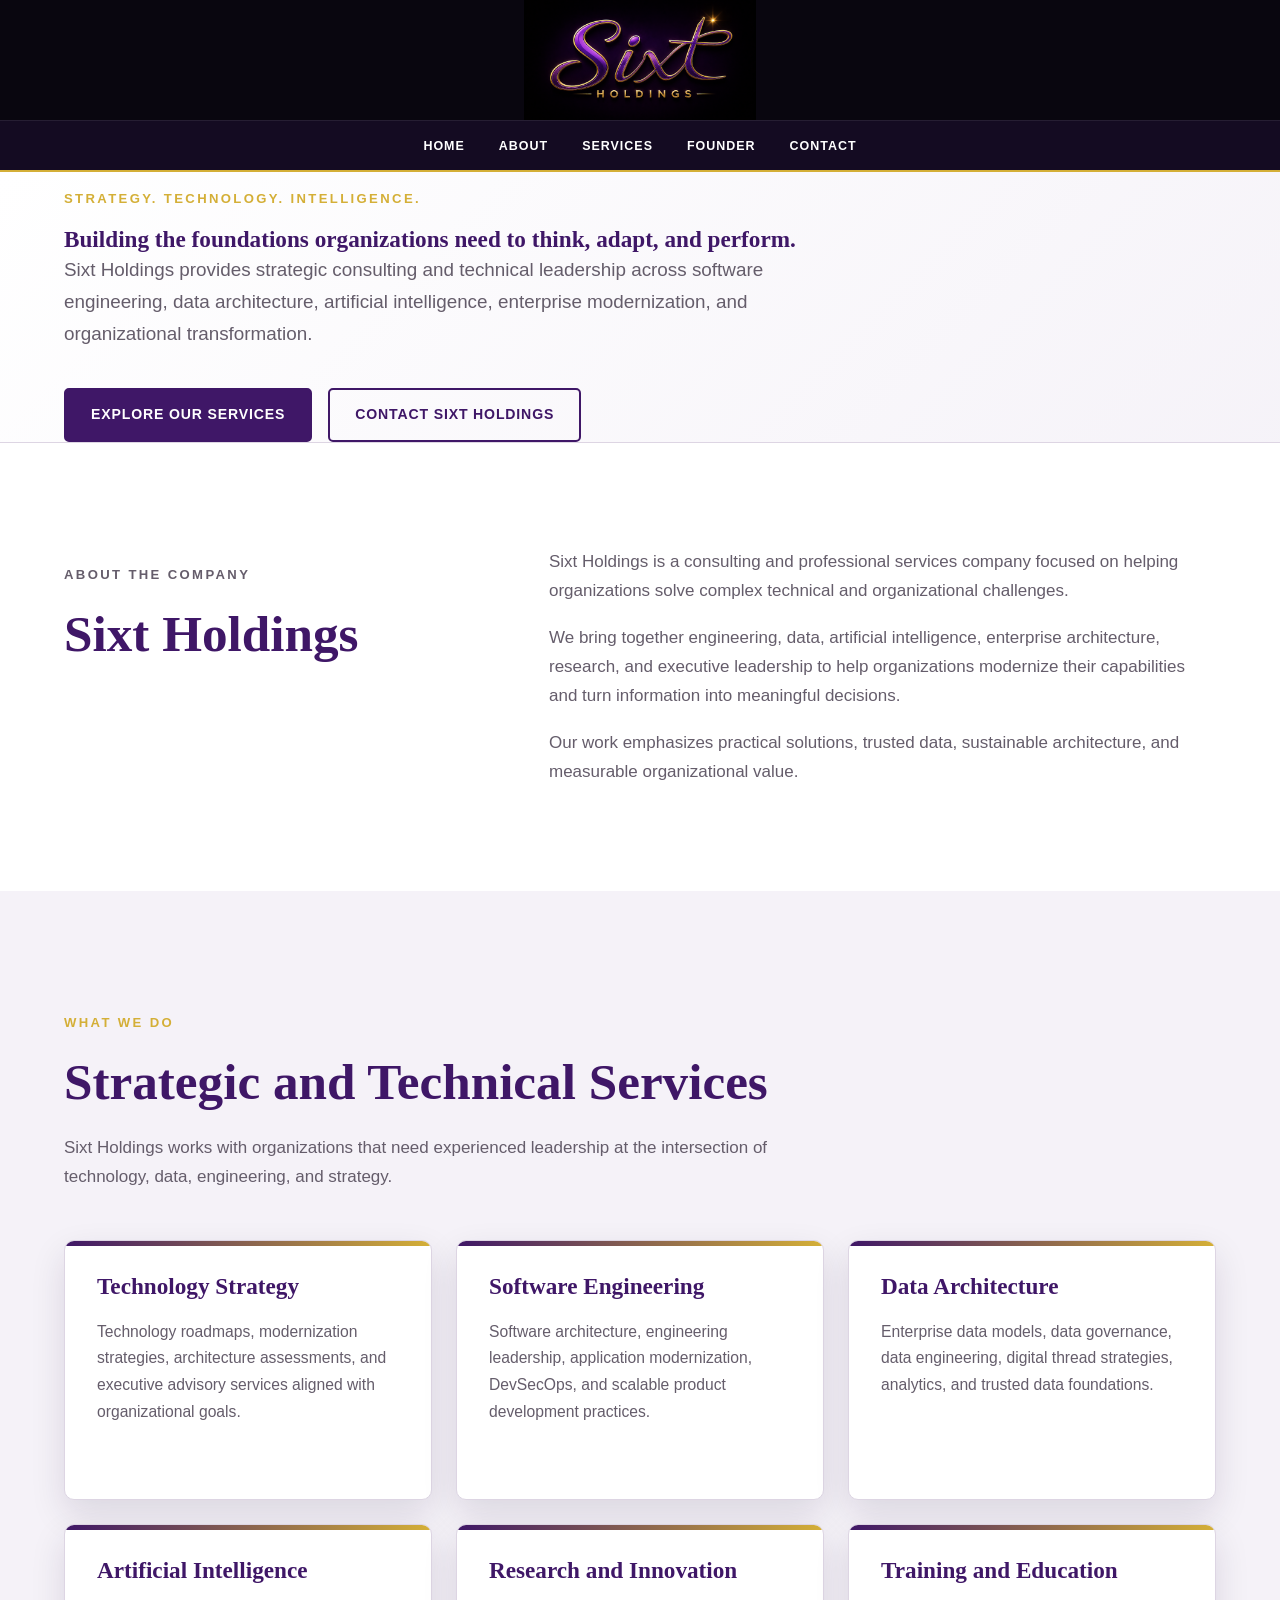
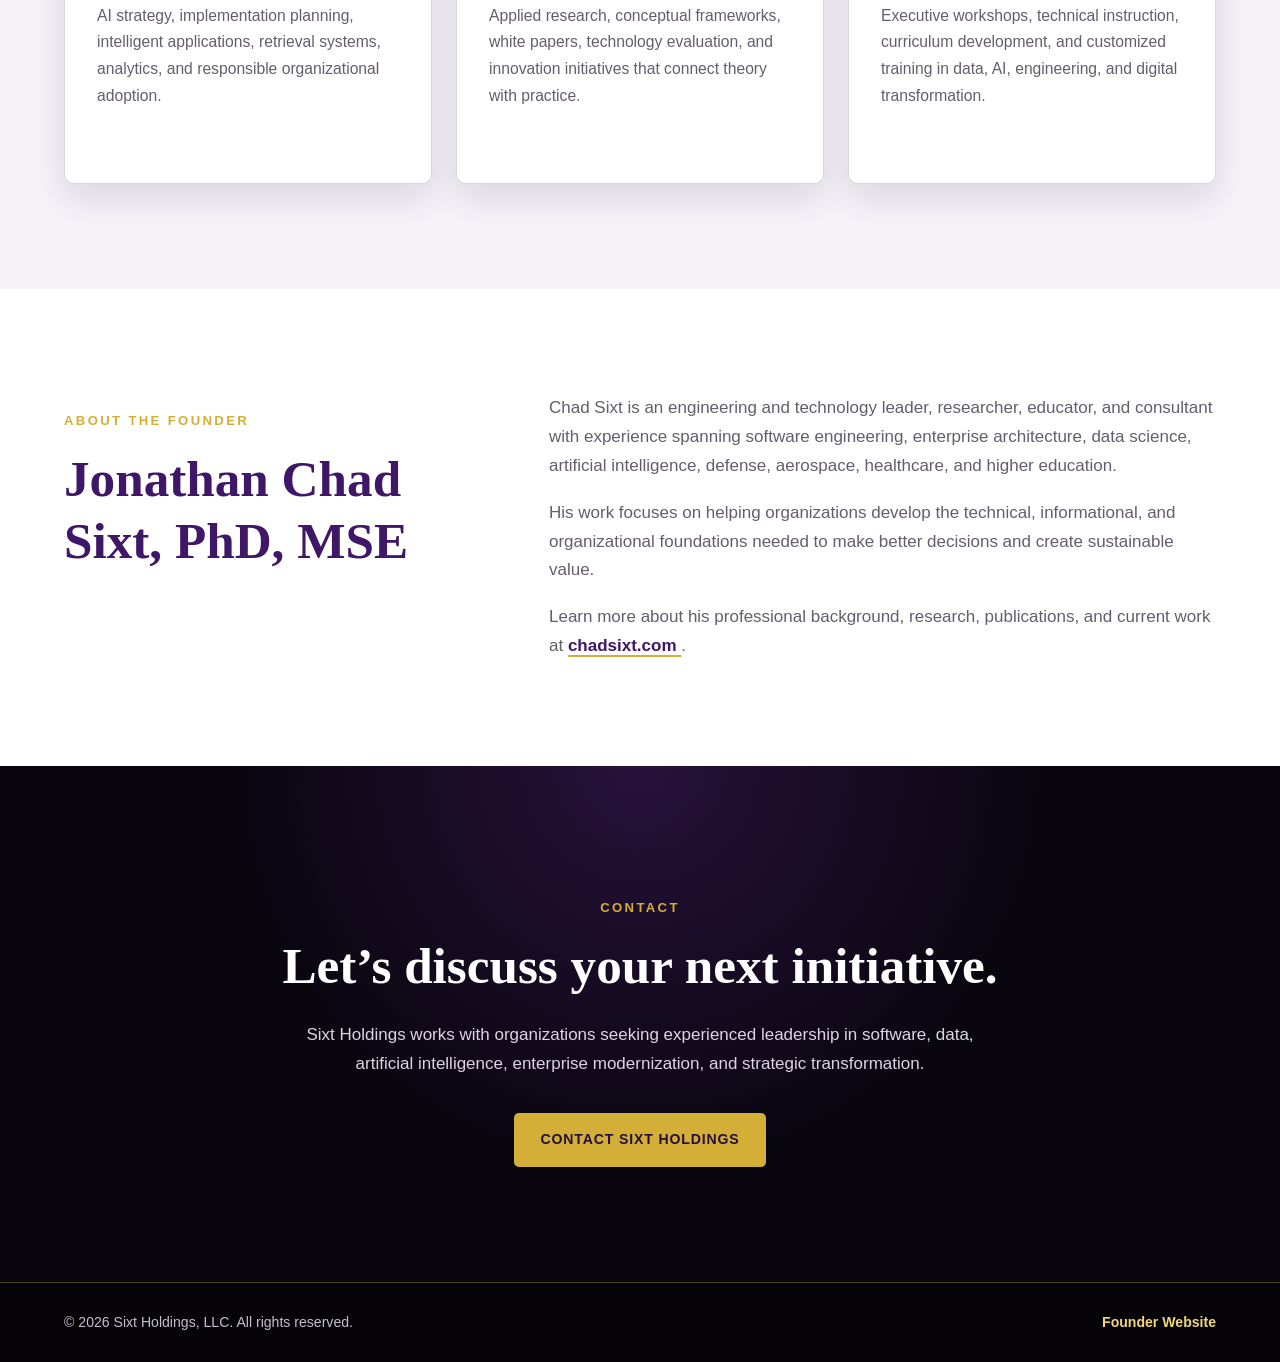
==== commit 23c57b92: "update logo" ====
--- a/index.html
+++ b/index.html
@@ -26,7 +26,7 @@
             <a class="logo-link" href="#home" aria-label="Sixt Holdings home">
                 <img
                     class="site-logo"
-                    src="images/SixtSixLogo.png"
+                    src="images/SixtSigLogo.png"
                     alt="Sixt Holdings logo"
                 >
             </a>
--- a/css/styles.css
+++ b/css/styles.css
@@ -104,7 +104,7 @@
     justify-content: center;
     align-items: center;
     width: 100%;
-    height: 150px;      /* About 50% smaller */
+    height: 120px;      /* About 50% smaller */
     padding: 60px 0;
 
 }
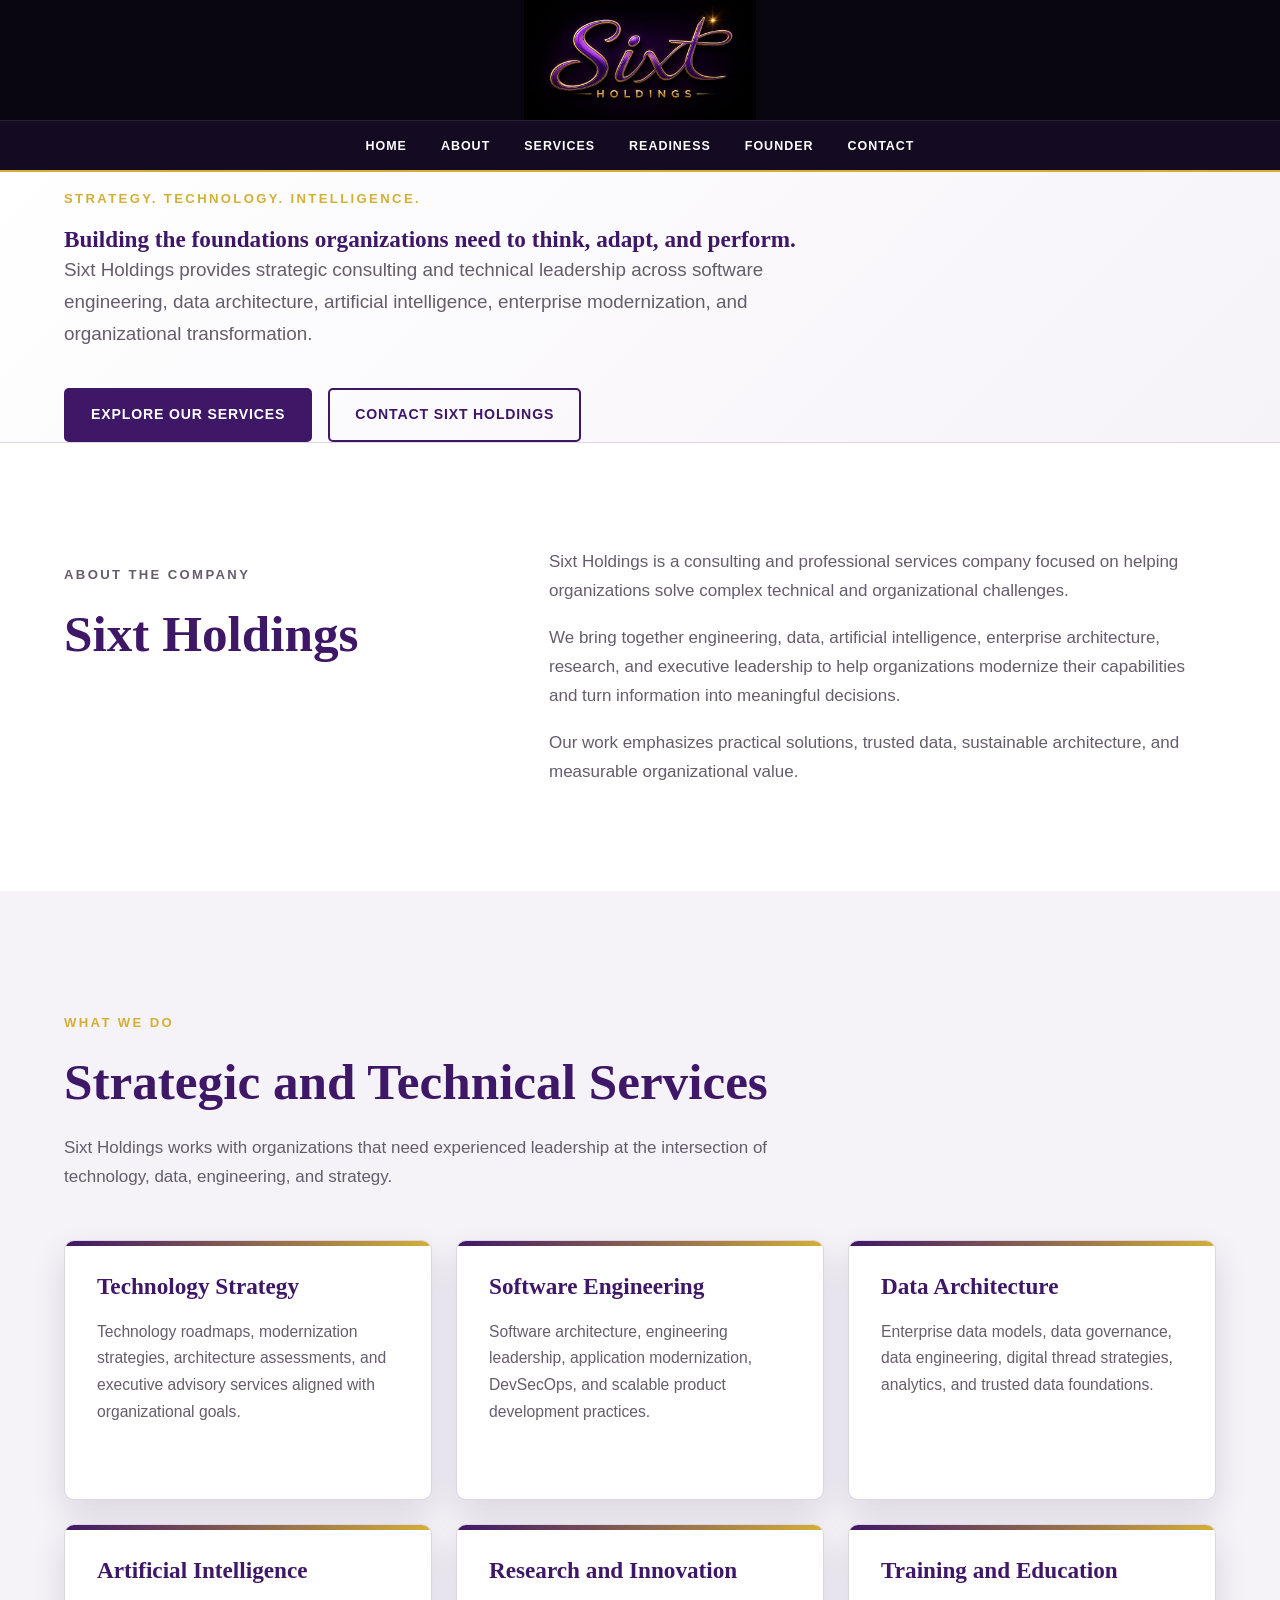
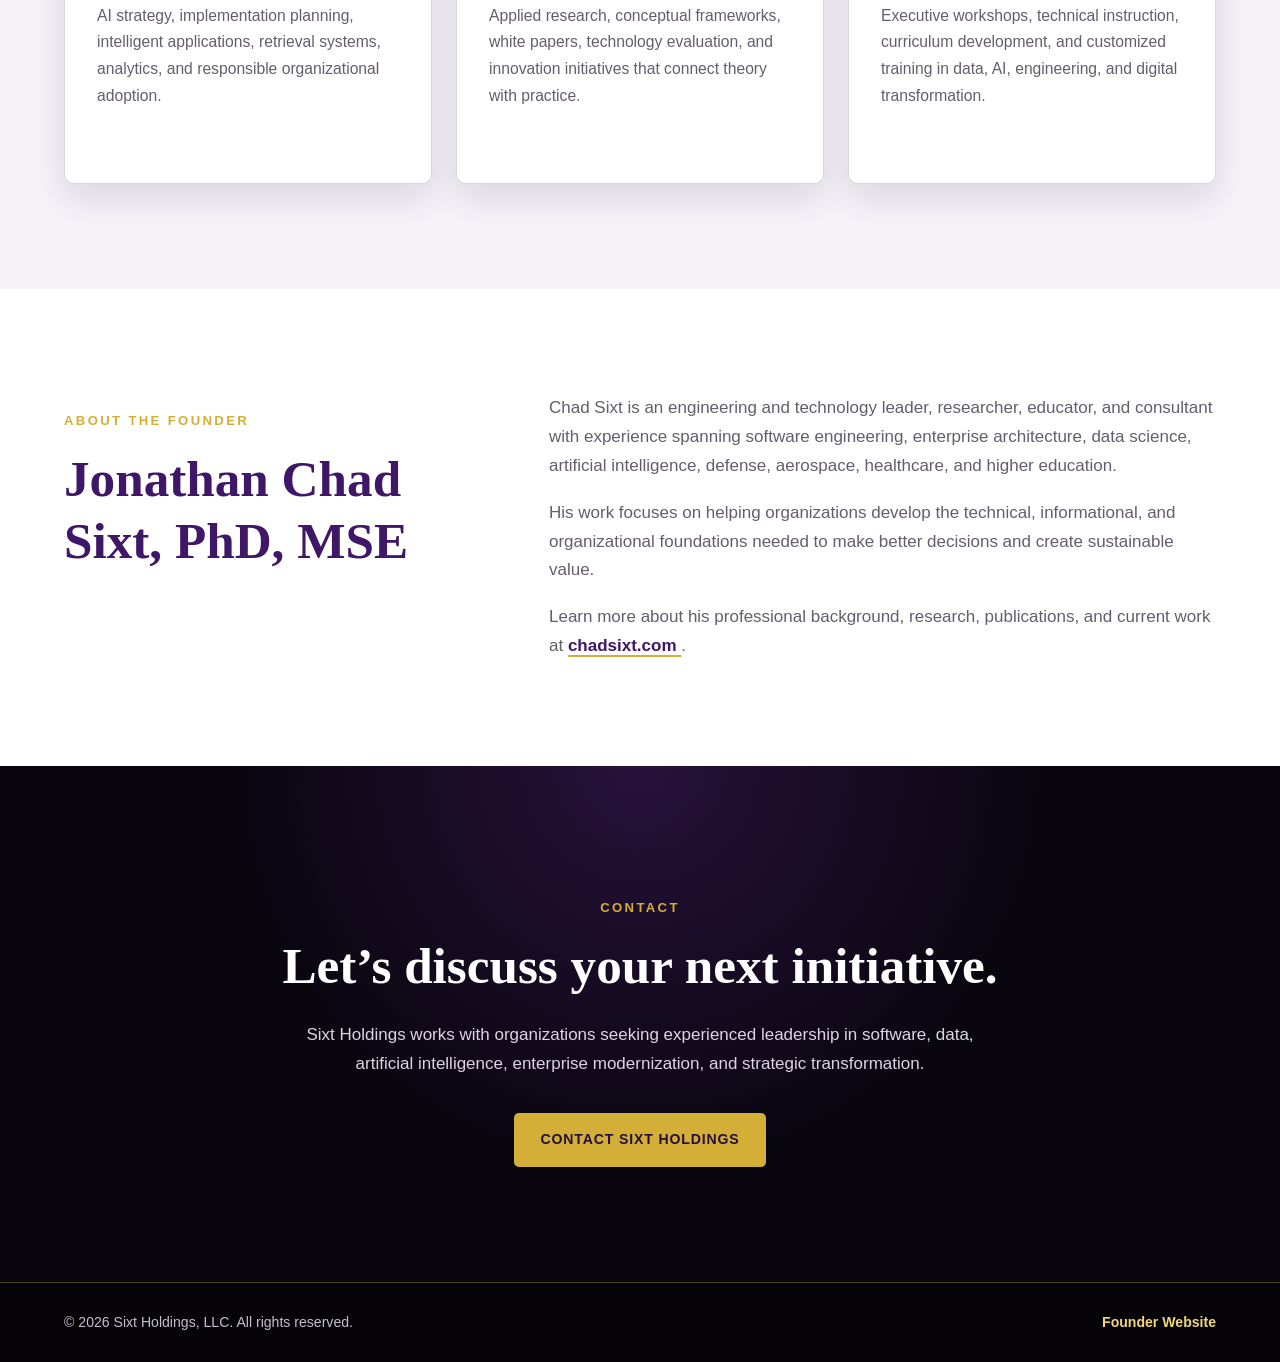
==== commit 9b1927eb: "new AI Readiness app" ====
--- a/index.html
+++ b/index.html
@@ -43,6 +43,10 @@
 
                     <li>
                         <a href="#services">Services</a>
+                    </li>
+                    
+                    <li>
+                        <a href="ai-readiness/index.html">Readiness</a>
                     </li>
 
                     <li>
